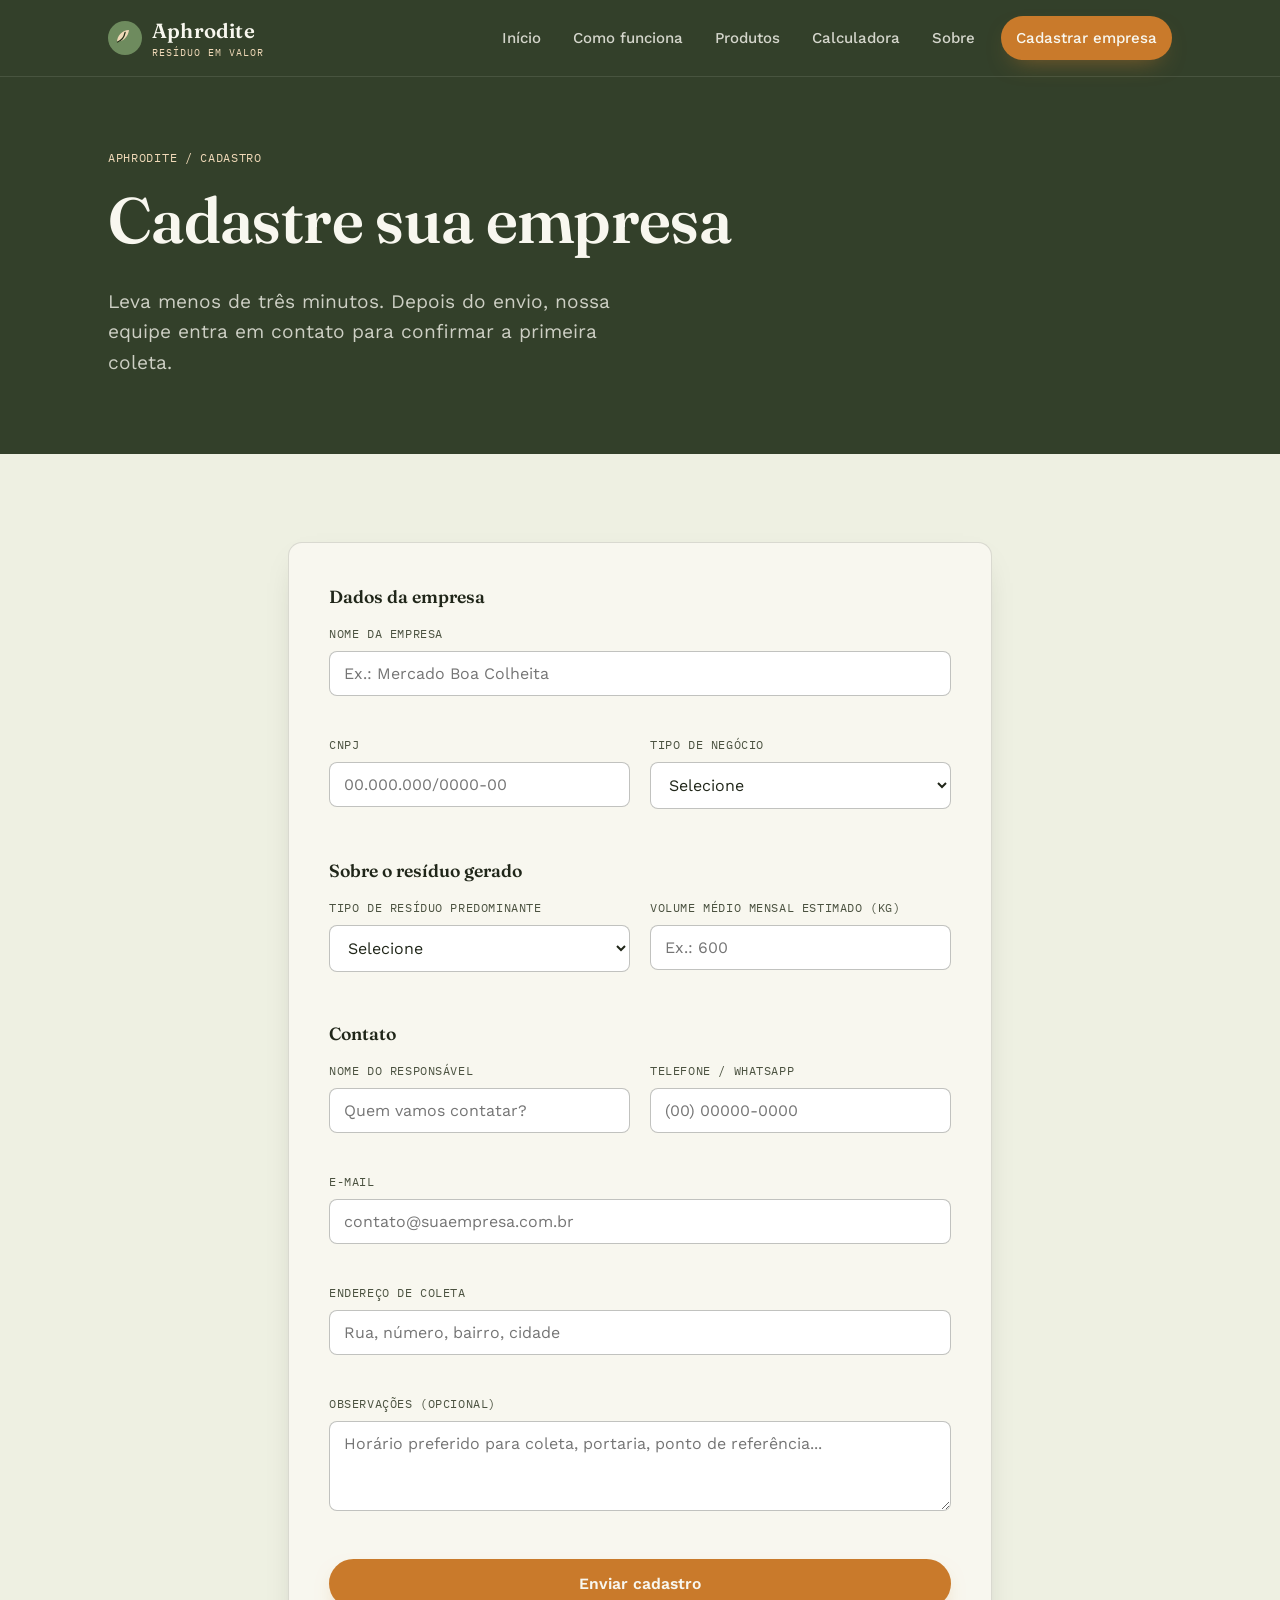
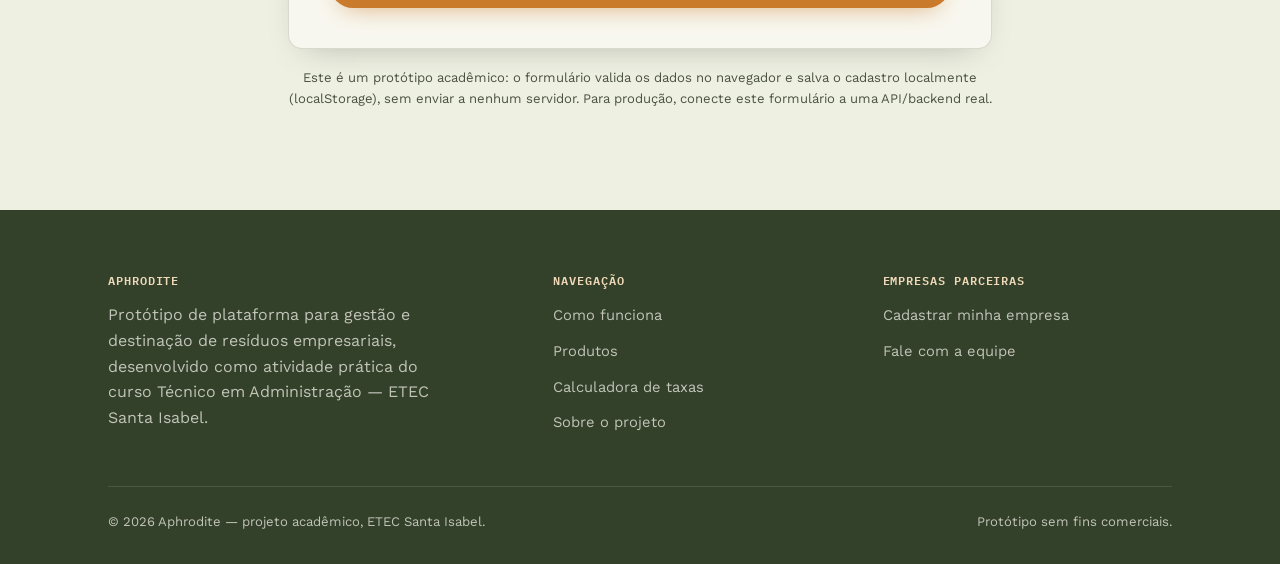
==== cadastro.html @ 7aeb212d "Add files via upload" ====
<!DOCTYPE html>
<html lang="pt-BR">
<head>
<meta charset="UTF-8">
<meta name="viewport" content="width=device-width, initial-scale=1.0">
<title>Cadastrar empresa — Aphrodite</title>
<meta name="description" content="Cadastre sua empresa na Aphrodite e receba uma proposta de coleta e tratamento de resíduos.">
<link rel="stylesheet" href="css/style.css">
</head>
<body>
<a class="skip-link" href="#conteudo">Pular para o conteúdo</a>

<header class="site-header">
  <div class="container">
    <a class="brand" href="index.html">
      <svg class="brand-mark" viewBox="0 0 34 34" fill="none" xmlns="http://www.w3.org/2000/svg" aria-hidden="true">
        <circle cx="17" cy="17" r="17" fill="#6E8B5E"/>
        <path d="M9 21c0-6.5 5.2-11.8 12-12-1 6.8-5.4 11.2-12 12z" fill="#F0D9B8"/>
        <path d="M9.5 21c3.3-1.1 6.6-4.4 7.6-9.6" stroke="#243019" stroke-width="1.3" stroke-linecap="round"/>
      </svg>
      <span>
        <span class="brand-word">Aphrodite</span>
        <span class="brand-tag">Resíduo em valor</span>
      </span>
    </a>
    <button class="menu-toggle" aria-label="Abrir menu" aria-expanded="false">☰</button>
    <nav class="main-nav">
      <a href="index.html">Início</a>
      <a href="como-funciona.html">Como funciona</a>
      <a href="catalogo.html">Produtos</a>
      <a href="calculadora.html">Calculadora</a>
      <a href="sobre.html">Sobre</a>
      <a href="cadastro.html" class="btn btn-primary nav-cta active">Cadastrar empresa</a>
    </nav>
  </div>
</header>

<main id="conteudo">

  <section class="page-hero">
    <div class="container">
      <div class="breadcrumb">Aphrodite / Cadastro</div>
      <h1>Cadastre sua empresa</h1>
      <p class="lede">Leva menos de três minutos. Depois do envio, nossa equipe entra em contato para
        confirmar a primeira coleta.</p>
    </div>
  </section>

  <section>
    <div class="container" style="max-width:760px;">
      <form id="form-cadastro" class="form-card" novalidate>

        <fieldset>
          <legend>Dados da empresa</legend>
          <div class="form-grid">
            <div class="field full">
              <label for="nome-empresa">Nome da empresa</label>
              <input type="text" id="nome-empresa" name="nome-empresa" required placeholder="Ex.: Mercado Boa Colheita">
            </div>
            <div class="field">
              <label for="cnpj">CNPJ</label>
              <input type="text" id="cnpj" name="cnpj" required placeholder="00.000.000/0000-00" inputmode="numeric">
            </div>
            <div class="field">
              <label for="tipo-negocio">Tipo de negócio</label>
              <select id="tipo-negocio" name="tipo-negocio" required>
                <option value="" disabled selected>Selecione</option>
                <option value="mercado">Mercado / supermercado</option>
                <option value="restaurante">Restaurante / food service</option>
                <option value="industria-alimenticia">Indústria alimentícia</option>
                <option value="varejo">Varejo em geral</option>
                <option value="condominio">Condomínio / instituição</option>
                <option value="outro">Outro</option>
              </select>
            </div>
          </div>
        </fieldset>

        <fieldset>
          <legend>Sobre o resíduo gerado</legend>
          <div class="form-grid">
            <div class="field">
              <label for="tipo-residuo">Tipo de resíduo predominante</label>
              <select id="tipo-residuo" name="tipo-residuo" required>
                <option value="" disabled selected>Selecione</option>
                <option value="organico-alimentar">Orgânico alimentar</option>
                <option value="poda-jardinagem">Poda e jardinagem</option>
                <option value="embalagens">Embalagens biodegradáveis</option>
                <option value="agroindustrial">Agroindustrial</option>
                <option value="misto">Misto</option>
              </select>
            </div>
            <div class="field">
              <label for="volume-medio">Volume médio mensal estimado (kg)</label>
              <input type="number" id="volume-medio" name="volume-medio" min="0" required placeholder="Ex.: 600">
            </div>
          </div>
        </fieldset>

        <fieldset>
          <legend>Contato</legend>
          <div class="form-grid">
            <div class="field">
              <label for="responsavel">Nome do responsável</label>
              <input type="text" id="responsavel" name="responsavel" required placeholder="Quem vamos contatar?">
            </div>
            <div class="field">
              <label for="telefone">Telefone / WhatsApp</label>
              <input type="tel" id="telefone" name="telefone" required placeholder="(00) 00000-0000">
            </div>
            <div class="field full">
              <label for="email">E-mail</label>
              <input type="email" id="email" name="email" required placeholder="contato@suaempresa.com.br">
            </div>
            <div class="field full">
              <label for="endereco">Endereço de coleta</label>
              <input type="text" id="endereco" name="endereco" required placeholder="Rua, número, bairro, cidade">
            </div>
            <div class="field full">
              <label for="observacoes">Observações (opcional)</label>
              <textarea id="observacoes" name="observacoes" placeholder="Horário preferido para coleta, portaria, ponto de referência..."></textarea>
            </div>
          </div>
        </fieldset>

        <button type="submit" class="btn btn-primary btn-block">Enviar cadastro</button>
        <div id="cadastro-msg" class="form-msg" role="status"></div>
      </form>

      <p style="font-size:0.82rem; color:var(--ink-soft); text-align:center; margin-top:18px;">
        Este é um protótipo acadêmico: o formulário valida os dados no navegador e salva o cadastro
        localmente (localStorage), sem enviar a nenhum servidor. Para produção, conecte este formulário a
        uma API/backend real.
      </p>
    </div>
  </section>

</main>

<footer class="site-footer">
  <div class="container">
    <div class="footer-grid">
      <div>
        <h4>Aphrodite</h4>
        <p style="max-width:34ch; color:rgba(248,247,239,0.72);">Protótipo de plataforma para gestão e
          destinação de resíduos empresariais, desenvolvido como atividade prática do curso Técnico em
          Administração — ETEC Santa Isabel.</p>
      </div>
      <div>
        <h4>Navegação</h4>
        <ul>
          <li><a href="como-funciona.html">Como funciona</a></li>
          <li><a href="catalogo.html">Produtos</a></li>
          <li><a href="calculadora.html">Calculadora de taxas</a></li>
          <li><a href="sobre.html">Sobre o projeto</a></li>
        </ul>
      </div>
      <div>
        <h4>Empresas parceiras</h4>
        <ul>
          <li><a href="cadastro.html">Cadastrar minha empresa</a></li>
          <li><a href="sobre.html#equipe">Fale com a equipe</a></li>
        </ul>
      </div>
    </div>
    <div class="footer-bottom">
      <span>© 2026 Aphrodite — projeto acadêmico, ETEC Santa Isabel.</span>
      <span>Protótipo sem fins comerciais.</span>
    </div>
  </div>
</footer>

<script src="js/main.js"></script>
</body>
</html>
---- css/style.css ----
/* =========================================================
   APHRODITE — folha de estilos principal
   Identidade: do resíduo ao valor — paleta de terra, composto
   e crescimento. Tipografia serifada de personalidade (Fraunces)
   + grotesca neutra (Work Sans) + monoespaçada para dados (IBM Plex Mono).
   ========================================================= */

@import url('https://fonts.googleapis.com/css2?family=Fraunces:opsz,wght@9..144,400;9..144,500;9..144,600;9..144,700&family=Work+Sans:wght@400;500;600;700&family=IBM+Plex+Mono:wght@400;500;600&display=swap');

:root {
  /* Paleta */
  --bg: #EEF0E2;            /* parchment esverdeado — fundo principal */
  --bg-alt: #E3E7D2;        /* variação para faixas alternadas */
  --paper: #F8F7EF;         /* cartões / superfícies claras */
  --ink: #202619;           /* texto principal, quase preto esverdeado */
  --ink-soft: #4B5240;      /* texto secundário */
  --loam: #33402A;          /* verde-terra escuro — header, rodapé, seções de contraste */
  --loam-2: #445235;
  --moss: #6E8B5E;          /* verde musgo — acentos secundários, sucesso */
  --marigold: #C97A2B;      /* laranja composto/calêndula — CTA principal */
  --marigold-dark: #A6621F;
  --marigold-light: #F0D9B8;
  --line: rgba(32, 38, 25, 0.14);
  --line-strong: rgba(32, 38, 25, 0.28);

  --font-display: 'Fraunces', Georgia, 'Times New Roman', serif;
  --font-body: 'Work Sans', 'Segoe UI', Arial, sans-serif;
  --font-mono: 'IBM Plex Mono', 'Courier New', monospace;

  --radius: 14px;
  --radius-sm: 8px;
  --container: 1120px;
  --shadow: 0 12px 32px -18px rgba(32, 38, 25, 0.35);
}

* { box-sizing: border-box; }
html { scroll-behavior: smooth; }

body {
  margin: 0;
  background: var(--bg);
  color: var(--ink);
  font-family: var(--font-body);
  font-size: 16px;
  line-height: 1.6;
  -webkit-font-smoothing: antialiased;
  overflow-x: hidden;
}

/* Evita que itens de grid/flex "empurrem" a página em telas pequenas —
   por padrão, itens de grid não encolhem abaixo do conteúdo intrínseco. */
.hero .container,
.two-col,
.calc-layout,
.grid {
  min-width: 0;
}
.hero .container > *,
.two-col > *,
.calc-layout > *,
.grid > * {
  min-width: 0;
}

img, svg { display: block; max-width: 100%; }

a { color: inherit; }

h1, h2, h3, h4 {
  font-family: var(--font-display);
  font-weight: 600;
  line-height: 1.08;
  margin: 0 0 0.5em;
  letter-spacing: -0.01em;
}

h1 { font-size: clamp(2.4rem, 5vw, 4.1rem); font-weight: 600; }
h2 { font-size: clamp(1.8rem, 3.2vw, 2.6rem); }
h3 { font-size: 1.3rem; }

p { margin: 0 0 1em; color: var(--ink-soft); }
.lede { font-size: 1.2rem; color: var(--ink-soft); max-width: 46ch; }

.container {
  width: 100%;
  max-width: var(--container);
  margin: 0 auto;
  padding: 0 28px;
}

section { padding: 88px 0; }
section.tight { padding: 56px 0; }

.eyebrow {
  font-family: var(--font-mono);
  text-transform: uppercase;
  letter-spacing: 0.14em;
  font-size: 0.72rem;
  color: var(--marigold-dark);
  font-weight: 600;
  display: inline-flex;
  align-items: center;
  gap: 10px;
  margin-bottom: 14px;
}
.eyebrow::before {
  content: "";
  width: 20px;
  height: 2px;
  background: var(--marigold);
  display: inline-block;
}

/* ---------- Botões ---------- */
.btn {
  display: inline-flex;
  align-items: center;
  justify-content: center;
  gap: 8px;
  font-family: var(--font-body);
  font-weight: 600;
  font-size: 0.98rem;
  padding: 14px 26px;
  border-radius: 999px;
  border: 1.5px solid transparent;
  cursor: pointer;
  text-decoration: none;
  transition: transform 0.15s ease, box-shadow 0.15s ease, background 0.15s ease, color 0.15s ease;
}
.btn:focus-visible {
  outline: 3px solid var(--marigold-dark);
  outline-offset: 2px;
}
.btn-primary {
  background: var(--marigold);
  color: var(--paper);
  box-shadow: 0 10px 24px -12px rgba(201, 122, 43, 0.65);
}
.btn-primary:hover { background: var(--marigold-dark); transform: translateY(-1px); }

.btn-ghost {
  background: transparent;
  color: var(--paper);
  border-color: rgba(248, 247, 239, 0.4);
}
.btn-ghost:hover { border-color: var(--paper); }

.btn-outline {
  background: transparent;
  color: var(--ink);
  border-color: var(--line-strong);
}
.btn-outline:hover { border-color: var(--ink); }

.btn-block { width: 100%; }
.btn[disabled] { opacity: 0.55; cursor: not-allowed; transform: none !important; }

/* ---------- Header ---------- */
.site-header {
  position: sticky;
  top: 0;
  z-index: 40;
  background: var(--loam);
  color: var(--paper);
  border-bottom: 1px solid rgba(248, 247, 239, 0.1);
}
.site-header .container {
  display: flex;
  align-items: center;
  justify-content: space-between;
  height: 76px;
}
.brand {
  display: flex;
  align-items: center;
  gap: 10px;
  text-decoration: none;
  color: var(--paper);
}
.brand-mark {
  width: 34px; height: 34px;
  flex-shrink: 0;
}
.brand-word {
  font-family: var(--font-display);
  font-size: 1.28rem;
  font-weight: 600;
  letter-spacing: 0.01em;
}
.brand-tag {
  font-family: var(--font-mono);
  font-size: 0.62rem;
  letter-spacing: 0.1em;
  text-transform: uppercase;
  color: var(--marigold-light);
  display: block;
  margin-top: -2px;
}

nav.main-nav {
  display: flex;
  align-items: center;
  gap: 4px;
}
nav.main-nav a {
  text-decoration: none;
  color: rgba(248, 247, 239, 0.82);
  font-size: 0.94rem;
  font-weight: 500;
  padding: 9px 14px;
  border-radius: 999px;
  transition: background 0.15s ease, color 0.15s ease;
}
nav.main-nav a:hover { background: rgba(248, 247, 239, 0.1); color: var(--paper); }
nav.main-nav a.active { background: var(--marigold); color: var(--paper); }

.nav-cta { margin-left: 8px; }

.menu-toggle {
  display: none;
  background: none;
  border: none;
  color: var(--paper);
  font-size: 1.5rem;
  cursor: pointer;
}

@media (max-width: 880px) {
  nav.main-nav { position: fixed; top: 76px; left: 0; right: 0; background: var(--loam);
    flex-direction: column; align-items: stretch; padding: 8px 20px 20px; gap: 2px;
    border-bottom: 1px solid rgba(248,247,239,0.12); transform: translateY(-8px); opacity: 0;
    pointer-events: none; transition: all 0.18s ease; }
  nav.main-nav.open { transform: translateY(0); opacity: 1; pointer-events: auto; }
  nav.main-nav a { padding: 12px 10px; }
  .nav-cta { margin-left: 0; margin-top: 6px; }
  .menu-toggle { display: block; }
}

/* ---------- Hero ---------- */
.hero {
  background: var(--loam);
  color: var(--paper);
  position: relative;
  overflow: hidden;
  padding: 96px 0 0;
}
.hero .container {
  display: grid;
  grid-template-columns: 1.1fr 0.9fr;
  gap: 48px;
  align-items: center;
  padding-bottom: 64px;
}
.hero h1 { color: var(--paper); }
.hero h1 em {
  font-style: normal;
  color: var(--marigold-light);
}
.hero .lede { color: rgba(248, 247, 239, 0.78); }
.hero-actions { display: flex; gap: 14px; flex-wrap: wrap; margin-top: 30px; }

.hero-stats {
  display: flex;
  gap: 28px;
  margin-top: 48px;
  padding-top: 28px;
  border-top: 1px solid rgba(248, 247, 239, 0.16);
  flex-wrap: wrap;
}
.hero-stats div strong {
  font-family: var(--font-display);
  font-size: 1.9rem;
  display: block;
  color: var(--paper);
}
.hero-stats div span {
  font-family: var(--font-mono);
  font-size: 0.72rem;
  text-transform: uppercase;
  letter-spacing: 0.06em;
  color: rgba(248, 247, 239, 0.65);
}

@media (max-width: 880px) {
  .hero .container { grid-template-columns: 1fr; }
}

/* ---------- Ciclo Aphrodite (elemento-assinatura) ---------- */
.cycle-wrap { display: flex; align-items: center; justify-content: center; }
.cycle {
  position: relative;
  width: min(420px, 100%);
  aspect-ratio: 1 / 1;
}
.cycle svg { width: 100%; height: 100%; }
.cycle-orbit-dot {
  transform-origin: 210px 210px;
  animation: orbit 14s linear infinite;
}
@keyframes orbit {
  from { transform: rotate(0deg); }
  to { transform: rotate(360deg); }
}
.cycle-node-label {
  font-family: var(--font-mono);
  font-size: 10.5px;
  fill: var(--paper);
  letter-spacing: 0.04em;
}
.cycle-node-num {
  font-family: var(--font-mono);
  font-size: 9px;
  fill: var(--marigold-light);
}
@media (prefers-reduced-motion: reduce) {
  .cycle-orbit-dot { animation: none; }
}

/* ---------- Seções gerais ---------- */
.section-head {
  max-width: 640px;
  margin: 0 auto 48px;
  text-align: left;
}
.section-head.center { text-align: center; margin-left: auto; margin-right: auto; }

.grid {
  display: grid;
  gap: 24px;
}
.grid-3 { grid-template-columns: repeat(3, 1fr); }
.grid-2 { grid-template-columns: repeat(2, 1fr); }
@media (max-width: 880px) {
  .grid-3, .grid-2 { grid-template-columns: 1fr; }
}

.card {
  background: var(--paper);
  border: 1px solid var(--line);
  border-radius: var(--radius);
  padding: 30px;
}
.card-step {
  position: relative;
  padding-top: 44px;
}
.card-step .num {
  font-family: var(--font-mono);
  font-size: 0.78rem;
  color: var(--marigold-dark);
  position: absolute;
  top: 26px;
  left: 30px;
  letter-spacing: 0.05em;
}
.card-step h3 { margin-top: 18px; }

.icon-tile {
  width: 52px; height: 52px;
  border-radius: 12px;
  background: var(--bg-alt);
  display: flex; align-items: center; justify-content: center;
  margin-bottom: 18px;
}
.icon-tile svg { width: 26px; height: 26px; }

/* ---------- Alternating band ---------- */
.band-alt { background: var(--bg-alt); }
.band-paper { background: var(--paper); border-top: 1px solid var(--line); border-bottom: 1px solid var(--line); }
.band-loam { background: var(--loam); color: var(--paper); }
.band-loam h2, .band-loam h3 { color: var(--paper); }
.band-loam p { color: rgba(248,247,239,0.75); }

/* ---------- Tabela de resíduos ---------- */
.waste-table {
  width: 100%;
  border-collapse: collapse;
  background: var(--paper);
  border-radius: var(--radius);
  overflow: hidden;
  border: 1px solid var(--line);
}
.waste-table th, .waste-table td {
  text-align: left;
  padding: 14px 18px;
  border-bottom: 1px solid var(--line);
  font-size: 0.94rem;
}
.waste-table th {
  font-family: var(--font-mono);
  text-transform: uppercase;
  font-size: 0.72rem;
  letter-spacing: 0.06em;
  color: var(--ink-soft);
  background: var(--bg-alt);
}
.waste-table tr:last-child td { border-bottom: none; }
.tag {
  display: inline-block;
  font-family: var(--font-mono);
  font-size: 0.68rem;
  text-transform: uppercase;
  letter-spacing: 0.04em;
  padding: 4px 9px;
  border-radius: 999px;
}
.tag-ok { background: rgba(110, 139, 94, 0.16); color: #3E5A34; }
.tag-no { background: rgba(179, 70, 51, 0.14); color: #A6421F; }

/* ---------- Produtos (catálogo) ---------- */
.product-card {
  background: var(--paper);
  border: 1px solid var(--line);
  border-radius: var(--radius);
  overflow: hidden;
  display: flex;
  flex-direction: column;
}
.product-visual {
  aspect-ratio: 4 / 3;
  background: var(--bg-alt);
  display: flex; align-items: center; justify-content: center;
  padding: 30px;
}
.product-visual svg { width: 100%; height: 100%; }
.product-body { padding: 24px 26px 28px; flex: 1; display: flex; flex-direction: column; }
.product-price {
  margin-top: auto;
  font-family: var(--font-mono);
  font-size: 0.85rem;
  color: var(--marigold-dark);
  padding-top: 14px;
  border-top: 1px dashed var(--line-strong);
}
.product-price strong { font-size: 1.15rem; color: var(--ink); }

/* ---------- Formulários ---------- */
.form-card {
  background: var(--paper);
  border: 1px solid var(--line);
  border-radius: var(--radius);
  padding: 40px;
  box-shadow: var(--shadow);
}
.form-grid { display: grid; grid-template-columns: 1fr 1fr; gap: 20px; }
@media (max-width: 700px) { .form-grid { grid-template-columns: 1fr; } }
.field { margin-bottom: 20px; display: flex; flex-direction: column; gap: 7px; }
.field.full { grid-column: 1 / -1; }
.field label {
  font-family: var(--font-mono);
  font-size: 0.74rem;
  text-transform: uppercase;
  letter-spacing: 0.05em;
  color: var(--ink-soft);
}
.field .hint { font-size: 0.8rem; color: var(--ink-soft); margin-top: -2px; }
input, select, textarea {
  font-family: var(--font-body);
  font-size: 1rem;
  padding: 12px 14px;
  border-radius: var(--radius-sm);
  border: 1.5px solid var(--line-strong);
  background: #fff;
  color: var(--ink);
  width: 100%;
}
input:focus, select:focus, textarea:focus {
  outline: none;
  border-color: var(--marigold);
  box-shadow: 0 0 0 3px rgba(201, 122, 43, 0.18);
}
textarea { resize: vertical; min-height: 90px; }
fieldset { border: none; padding: 0; margin: 0 0 28px; }
legend {
  font-family: var(--font-display);
  font-size: 1.1rem;
  font-weight: 600;
  padding: 0 0 14px;
}

.form-msg {
  margin-top: 18px;
  padding: 16px 18px;
  border-radius: var(--radius-sm);
  font-size: 0.94rem;
  display: none;
}
.form-msg.show { display: block; }
.form-msg.success { background: rgba(110, 139, 94, 0.15); color: #33502A; border: 1px solid rgba(110,139,94,0.4); }
.form-msg.error { background: rgba(179, 70, 51, 0.12); color: #A6421F; border: 1px solid rgba(179,70,51,0.35); }

/* ---------- Calculadora ---------- */
.calc-layout {
  display: grid;
  grid-template-columns: 1fr 1fr;
  gap: 32px;
  align-items: start;
}
@media (max-width: 880px) { .calc-layout { grid-template-columns: 1fr; } }

.result-card {
  background: var(--loam);
  color: var(--paper);
  border-radius: var(--radius);
  padding: 34px;
  position: sticky;
  top: 96px;
}
.result-card h3 { color: var(--paper); }
.result-line {
  display: flex;
  justify-content: space-between;
  align-items: baseline;
  padding: 13px 0;
  border-bottom: 1px solid rgba(248,247,239,0.14);
  font-size: 0.95rem;
}
.result-line span:first-child { color: rgba(248,247,239,0.7); }
.result-line span:last-child { font-family: var(--font-mono); }
.result-total {
  margin-top: 8px;
  padding-top: 20px;
  display: flex;
  justify-content: space-between;
  align-items: baseline;
}
.result-total .label { font-family: var(--font-mono); font-size: 0.78rem; text-transform: uppercase; letter-spacing: 0.06em; color: var(--marigold-light); }
.result-total .value { font-family: var(--font-display); font-size: 2.3rem; color: var(--paper); }
.result-note { font-size: 0.82rem; color: rgba(248,247,239,0.6); margin-top: 18px; }

/* ---------- Footer ---------- */
.site-footer {
  background: var(--loam);
  color: rgba(248,247,239,0.72);
  padding: 64px 0 32px;
}
.footer-grid {
  display: grid;
  grid-template-columns: 1.4fr 1fr 1fr;
  gap: 40px;
  padding-bottom: 40px;
  border-bottom: 1px solid rgba(248,247,239,0.12);
}
@media (max-width: 700px) { .footer-grid { grid-template-columns: 1fr; } }
.footer-grid h4 {
  font-family: var(--font-mono);
  text-transform: uppercase;
  font-size: 0.72rem;
  letter-spacing: 0.08em;
  color: var(--marigold-light);
  margin-bottom: 16px;
}
.footer-grid ul { list-style: none; padding: 0; margin: 0; display: flex; flex-direction: column; gap: 10px; }
.footer-grid a { text-decoration: none; color: rgba(248,247,239,0.72); font-size: 0.92rem; }
.footer-grid a:hover { color: var(--paper); }
.footer-bottom {
  display: flex; justify-content: space-between; align-items: center;
  padding-top: 24px; font-size: 0.82rem; flex-wrap: wrap; gap: 10px;
}

/* ---------- Página interna genérica ---------- */
.page-hero {
  background: var(--loam);
  color: var(--paper);
  padding: 72px 0 56px;
}
.page-hero h1 { color: var(--paper); }
.page-hero .lede { color: rgba(248,247,239,0.78); }

.breadcrumb {
  font-family: var(--font-mono);
  font-size: 0.72rem;
  text-transform: uppercase;
  letter-spacing: 0.06em;
  color: var(--marigold-light);
  margin-bottom: 18px;
}

.two-col {
  display: grid;
  grid-template-columns: 1fr 1fr;
  gap: 48px;
  align-items: center;
}
@media (max-width: 880px) { .two-col { grid-template-columns: 1fr; } }

.list-check { list-style: none; padding: 0; margin: 0; display: flex; flex-direction: column; gap: 14px; }
.list-check li { display: flex; gap: 12px; align-items: flex-start; color: var(--ink-soft); }
.list-check svg { flex-shrink: 0; margin-top: 3px; }

.team-card { text-align: left; }
.team-card .role {
  font-family: var(--font-mono);
  font-size: 0.72rem;
  text-transform: uppercase;
  letter-spacing: 0.05em;
  color: var(--marigold-dark);
  margin-bottom: 4px;
  display: block;
}

.cta-band {
  background: var(--marigold);
  color: var(--paper);
  border-radius: 20px;
  padding: 56px;
  text-align: center;
}
.cta-band h2 { color: var(--paper); }
.cta-band p { color: rgba(248,247,239,0.9); margin: 0 auto 26px; max-width: 50ch; }
.cta-band .btn-ghost { border-color: rgba(248,247,239,0.55); }
.cta-band .btn-outline { background: var(--paper); color: var(--marigold-dark); border-color: var(--paper); }
.cta-band .btn-outline:hover { background: var(--marigold-light); }

.skip-link {
  position: absolute; left: -999px; top: 0;
  background: var(--marigold); color: #fff; padding: 12px 18px; z-index: 100;
}
.skip-link:focus { left: 12px; top: 12px; }
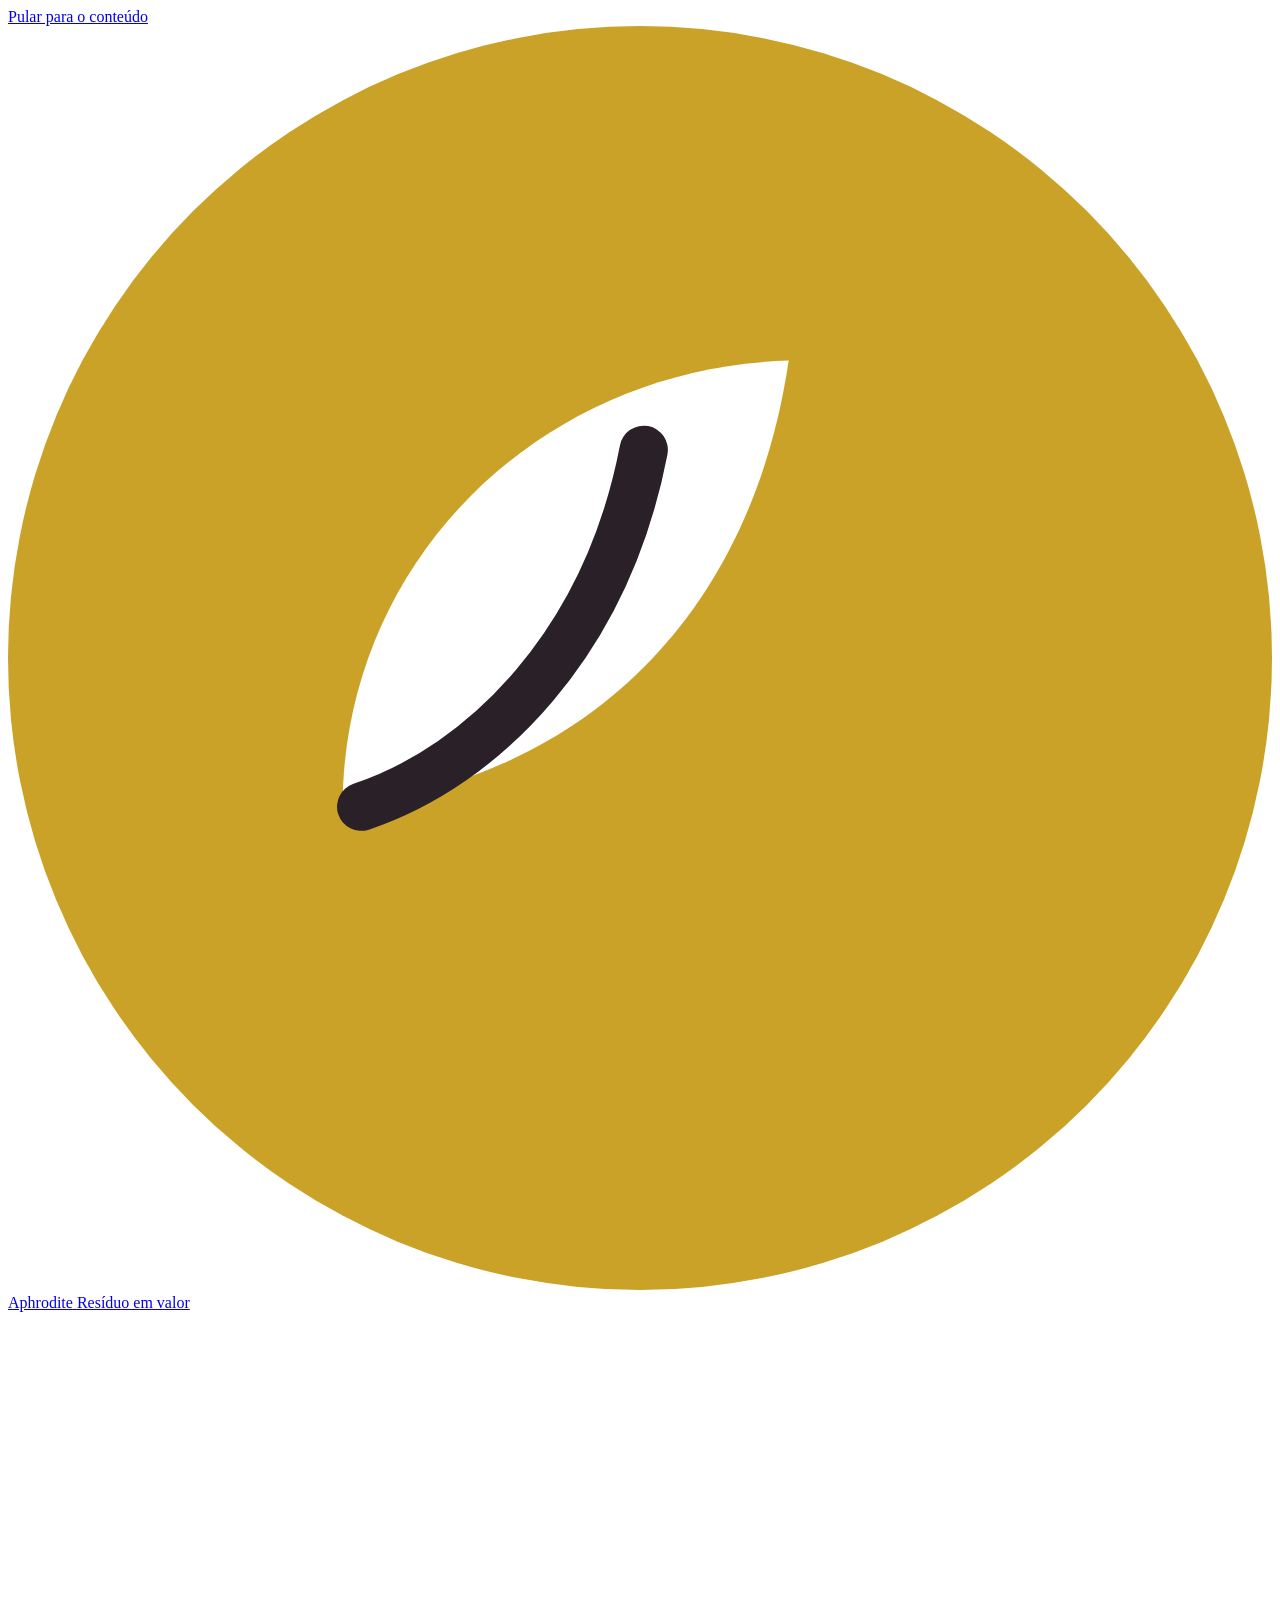
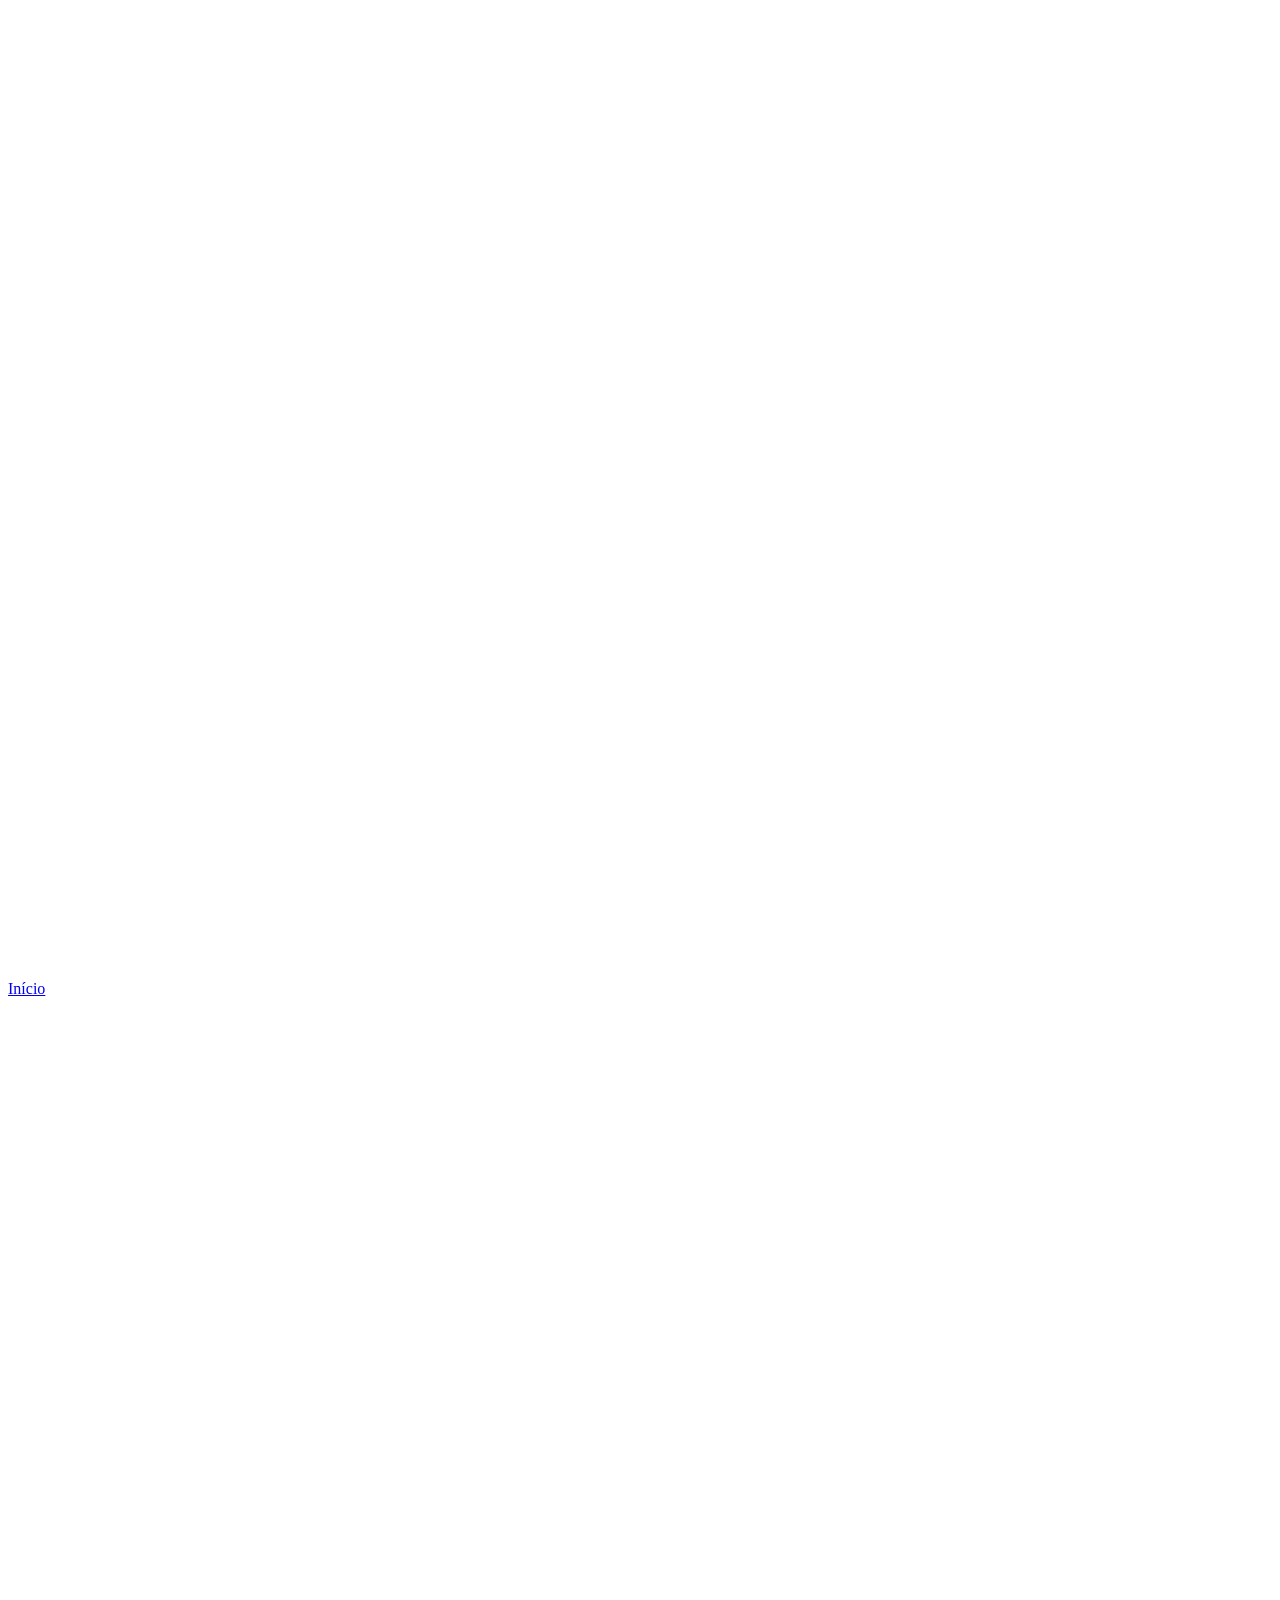
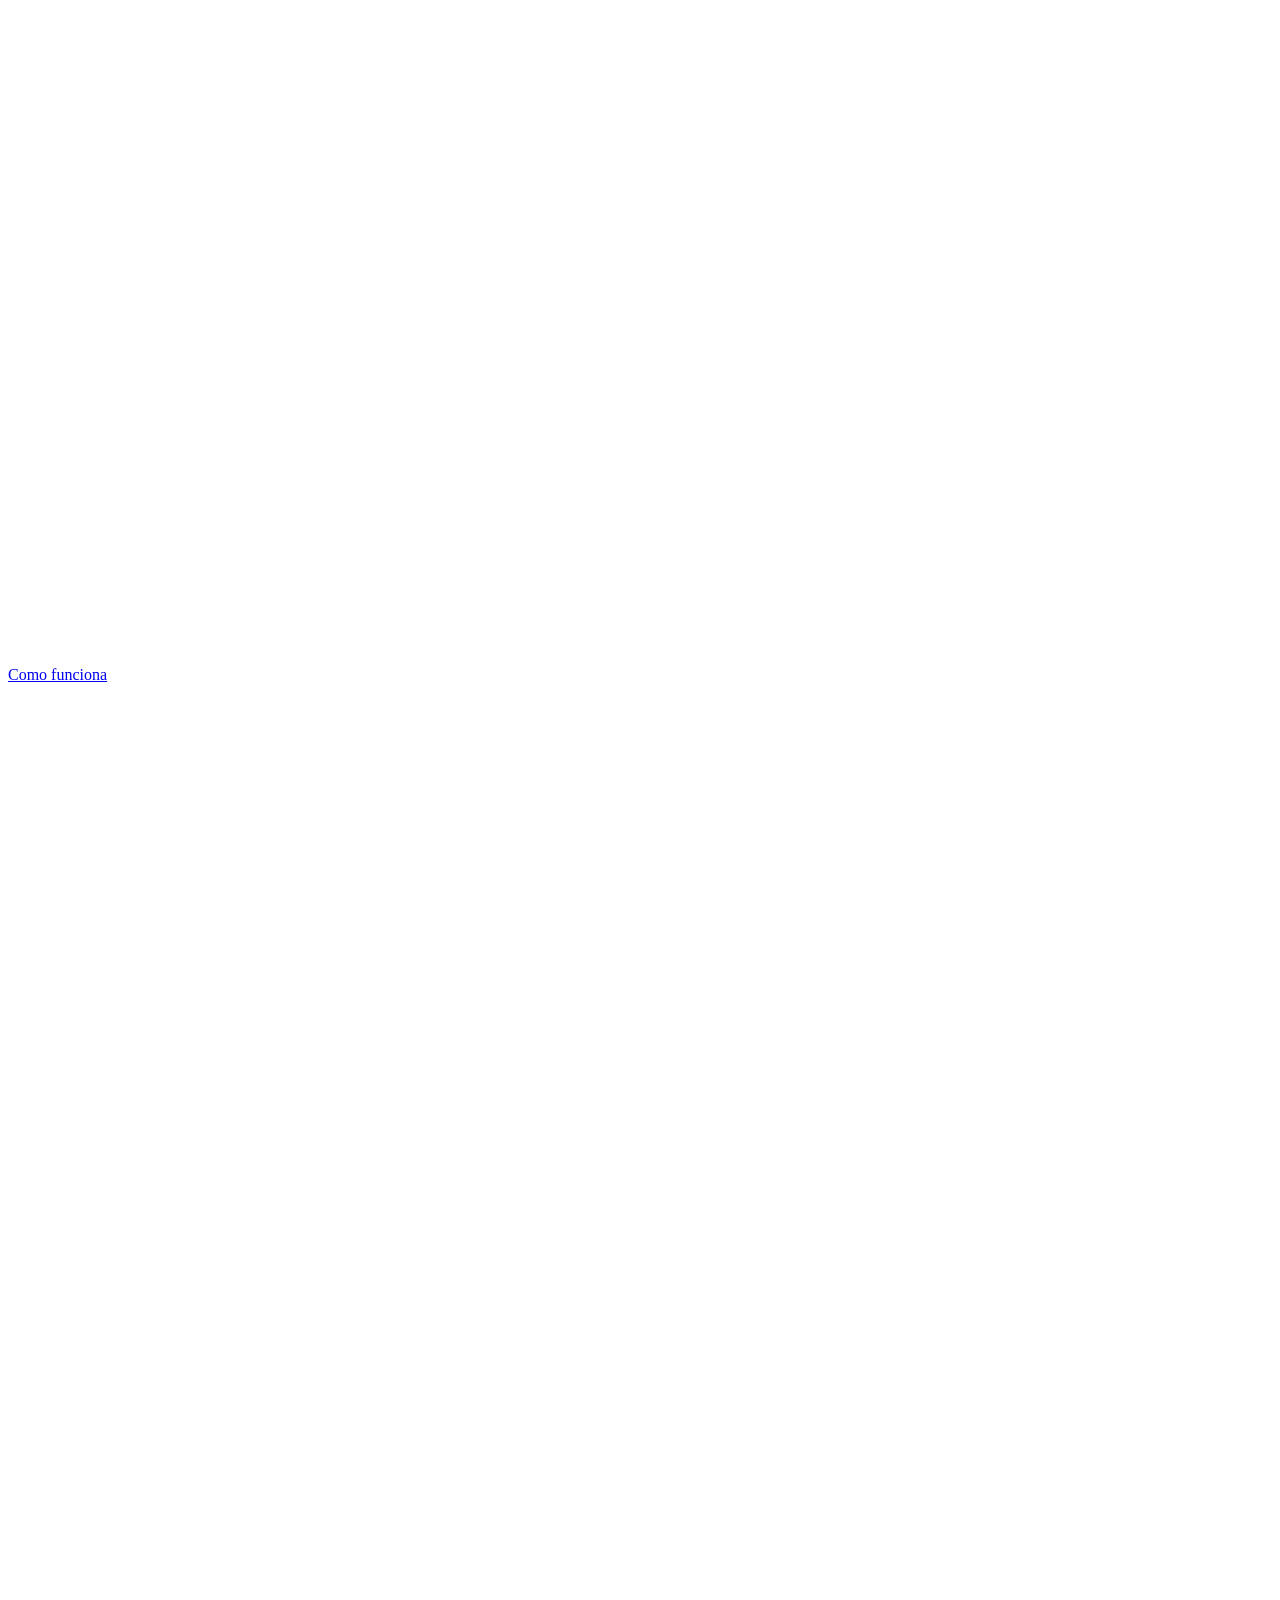
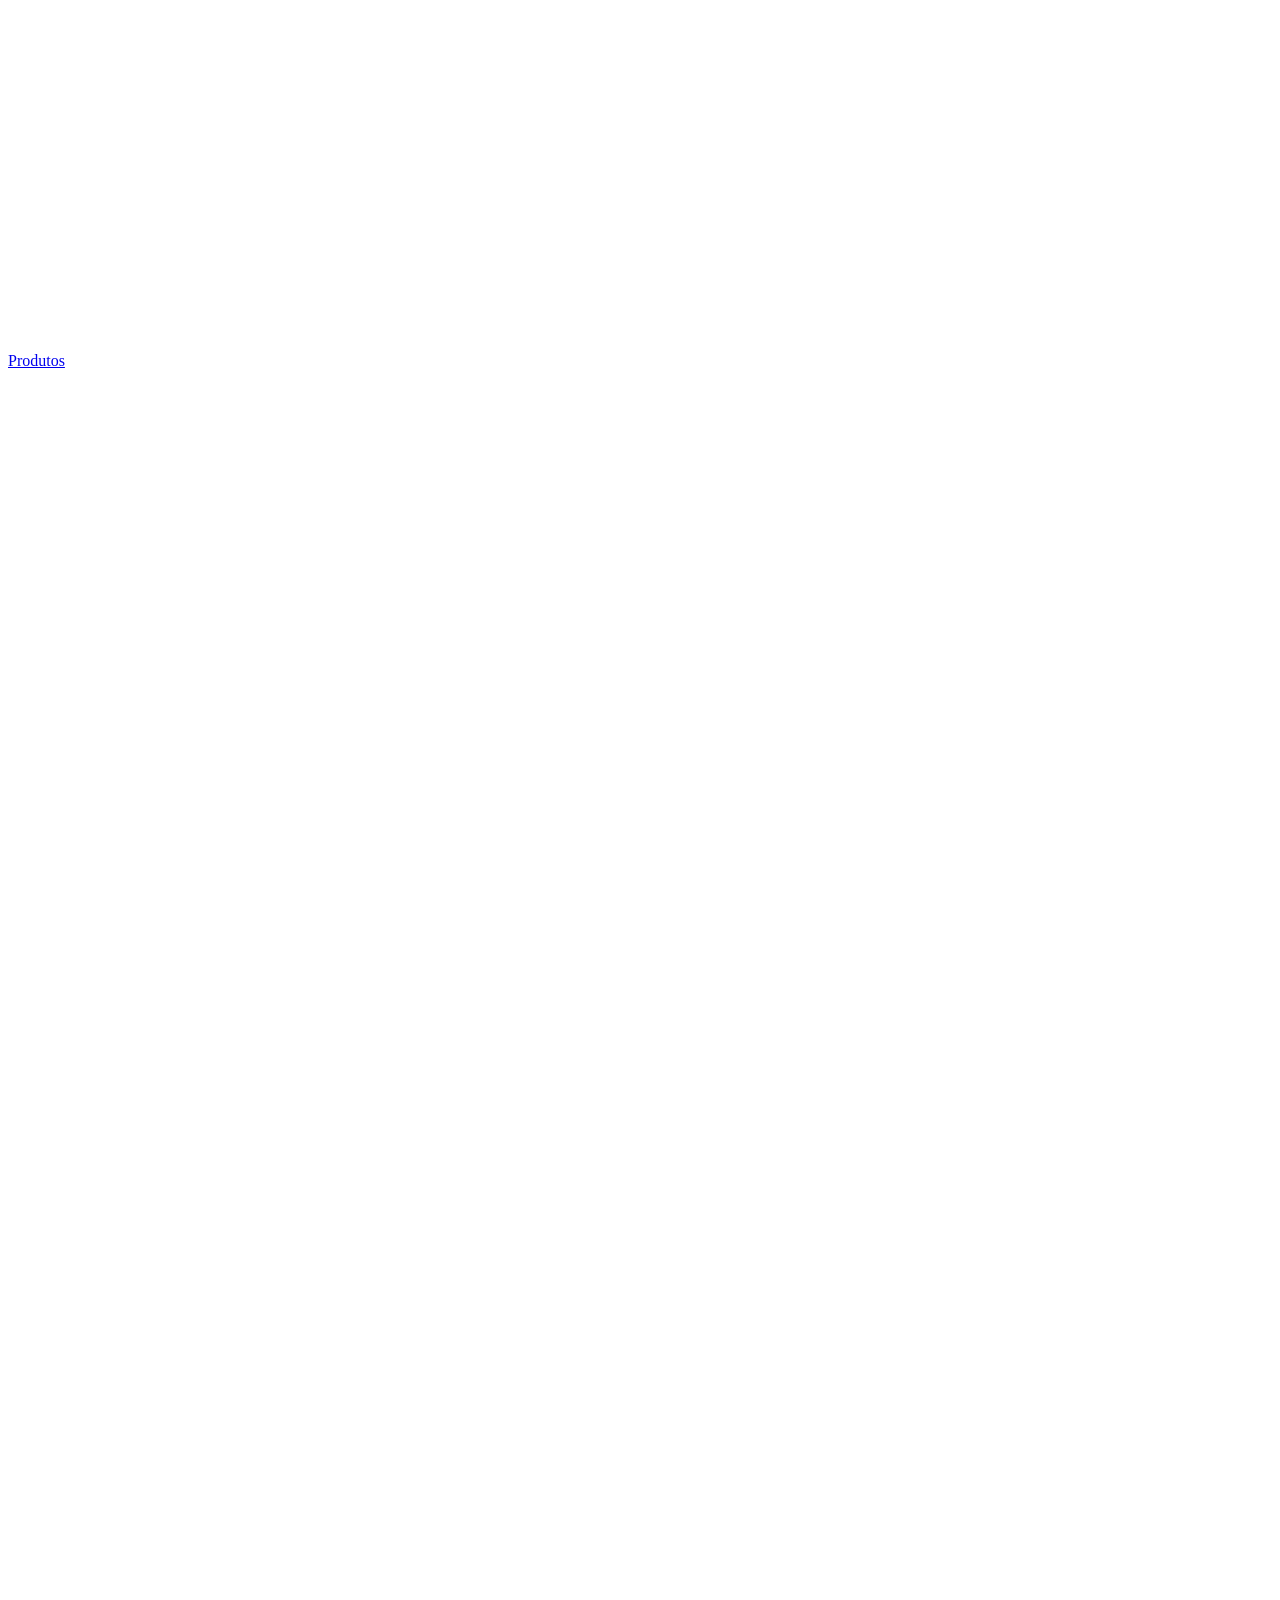
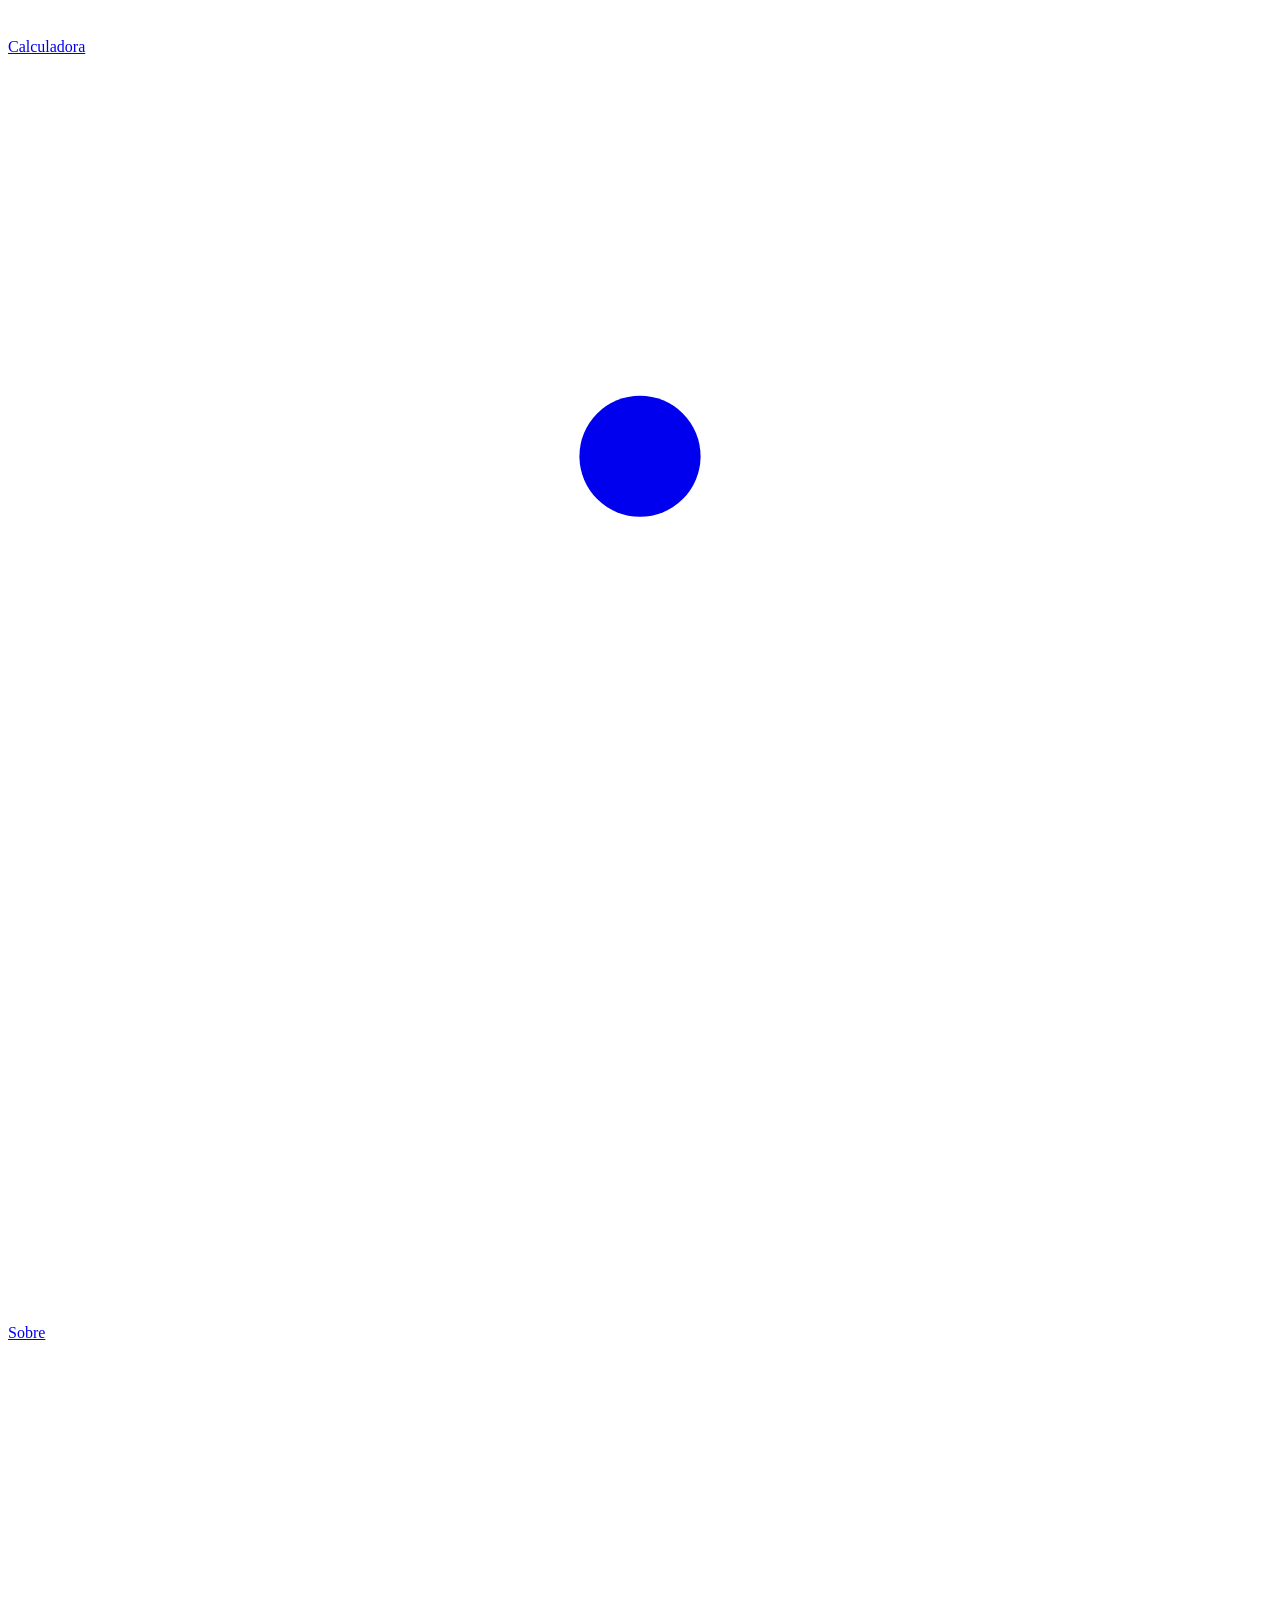
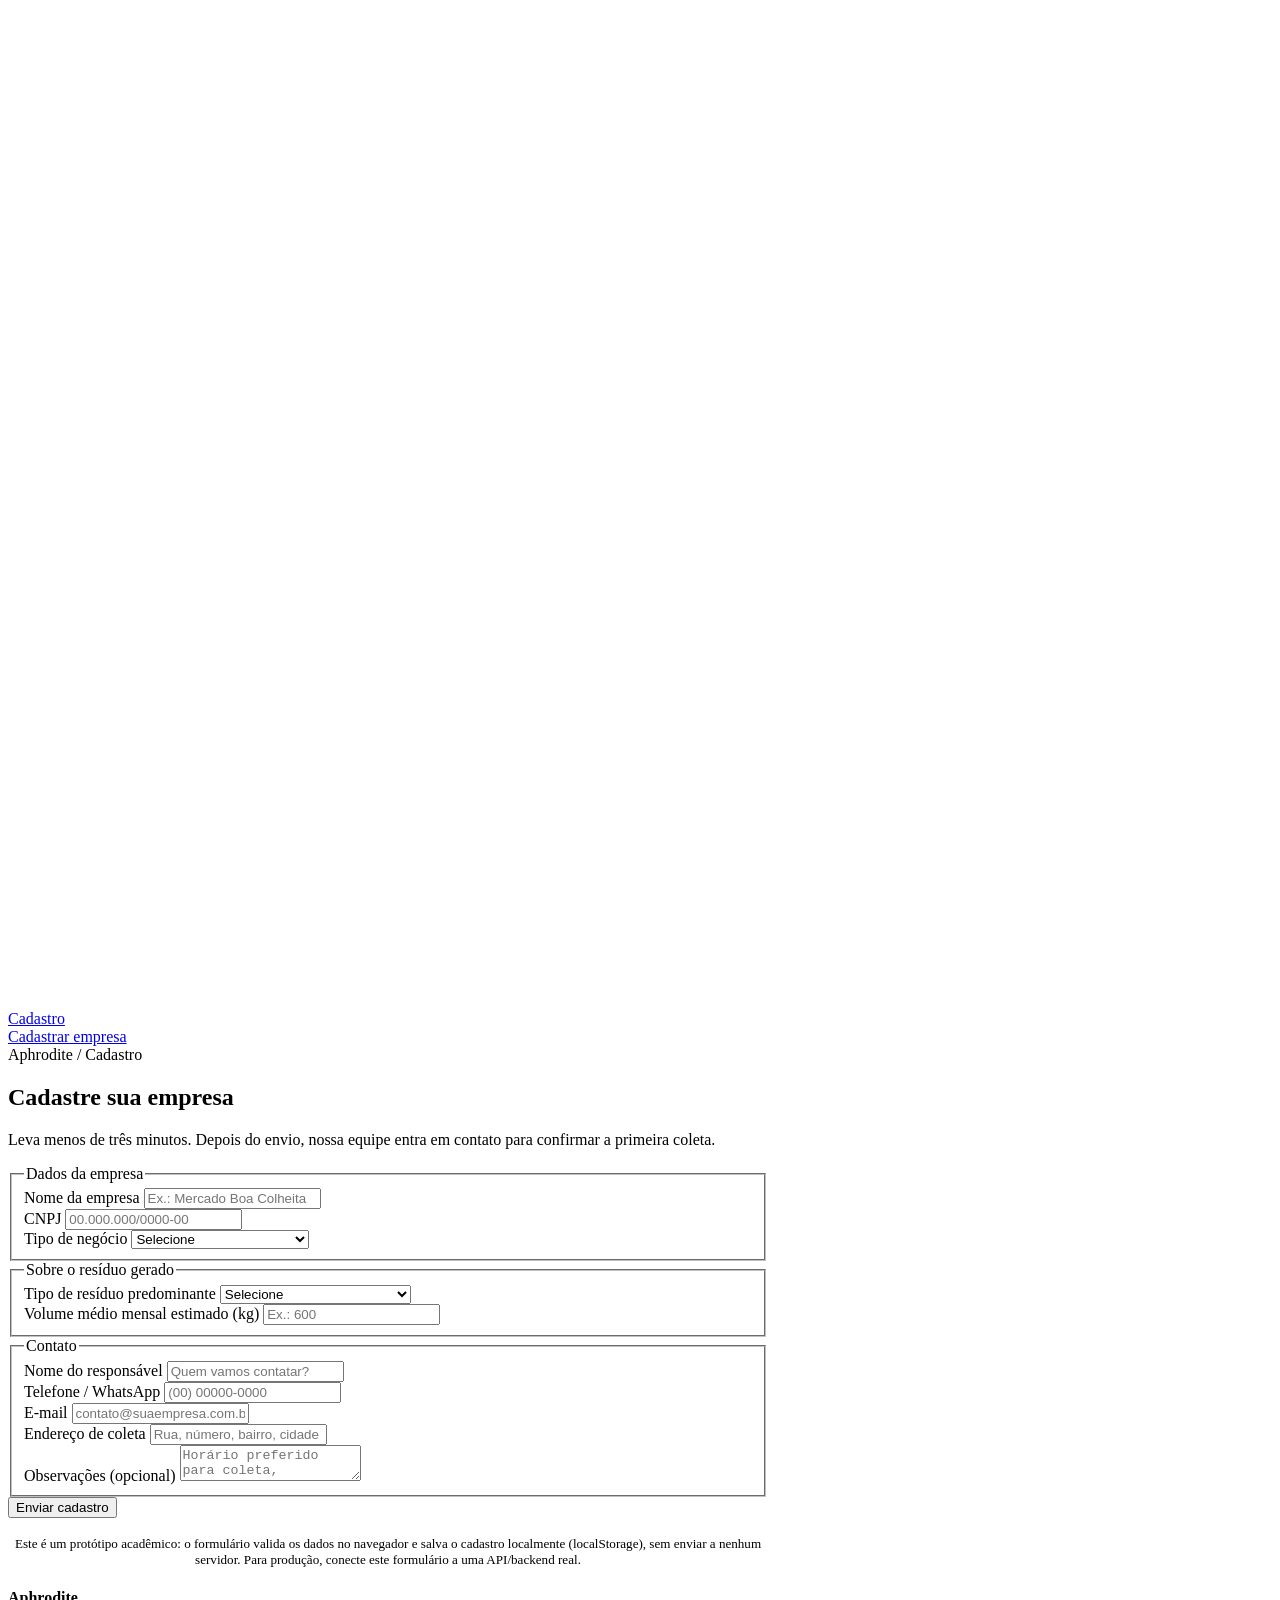
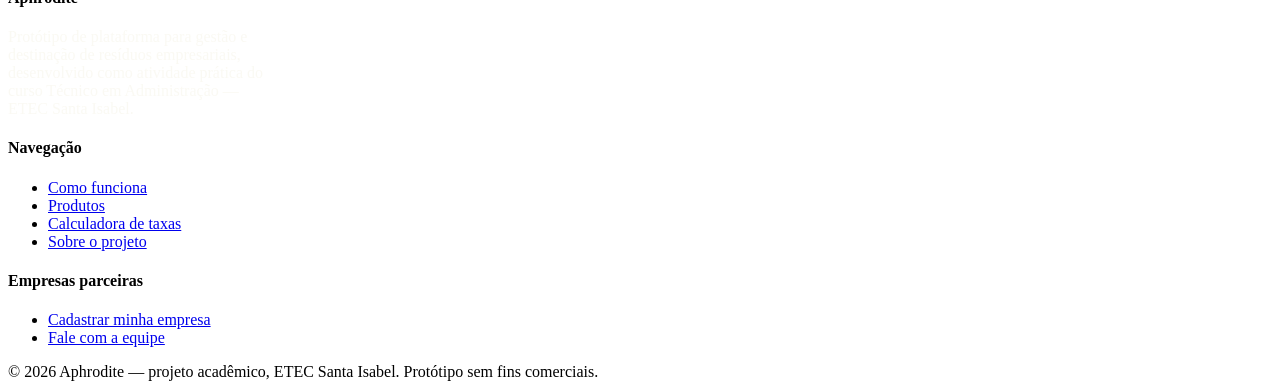
==== commit 0dea43a5: "Add files via upload" ====
--- a/cadastro.html
+++ b/cadastro.html
@@ -14,24 +14,43 @@
   <div class="container">
     <a class="brand" href="index.html">
       <svg class="brand-mark" viewBox="0 0 34 34" fill="none" xmlns="http://www.w3.org/2000/svg" aria-hidden="true">
-        <circle cx="17" cy="17" r="17" fill="#6E8B5E"/>
-        <path d="M9 21c0-6.5 5.2-11.8 12-12-1 6.8-5.4 11.2-12 12z" fill="#F0D9B8"/>
-        <path d="M9.5 21c3.3-1.1 6.6-4.4 7.6-9.6" stroke="#243019" stroke-width="1.3" stroke-linecap="round"/>
+        <circle cx="17" cy="17" r="17" fill="#C9A227"/>
+        <path d="M9 21c0-6.5 5.2-11.8 12-12-1 6.8-5.4 11.2-12 12z" fill="#FFFFFF"/>
+        <path d="M9.5 21c3.3-1.1 6.6-4.4 7.6-9.6" stroke="#2A2027" stroke-width="1.3" stroke-linecap="round"/>
       </svg>
       <span>
         <span class="brand-word">Aphrodite</span>
         <span class="brand-tag">Resíduo em valor</span>
       </span>
     </a>
-    <button class="menu-toggle" aria-label="Abrir menu" aria-expanded="false">☰</button>
-    <nav class="main-nav">
-      <a href="index.html">Início</a>
-      <a href="como-funciona.html">Como funciona</a>
-      <a href="catalogo.html">Produtos</a>
-      <a href="calculadora.html">Calculadora</a>
-      <a href="sobre.html">Sobre</a>
-      <a href="cadastro.html" class="btn btn-primary nav-cta active">Cadastrar empresa</a>
+    <nav class="dock-nav" aria-label="Navegação principal">
+      <span class="dock-indicator" aria-hidden="true"></span>
+      <a href="index.html" class="dock-item" title="Início">
+        <span class="dock-icon"><svg viewBox="0 0 24 24" fill="none" stroke-linecap="round" stroke-linejoin="round"><path d="M3.5 11.5 12 4l8.5 7.5" stroke-width="1.8"/><path d="M5.5 10v9a1 1 0 0 0 1 1H9.5v-6h5v6h3a1 1 0 0 0 1-1v-9" stroke-width="1.8"/></svg></span>
+        <span class="dock-text">Início</span>
+      </a>
+      <a href="como-funciona.html" class="dock-item" title="Como funciona">
+        <span class="dock-icon"><svg viewBox="0 0 24 24" fill="none" stroke-linecap="round" stroke-linejoin="round"><path d="M4 6h9a3.5 3.5 0 0 1 0 7H9a3.5 3.5 0 0 0 0 7h11" stroke-width="1.8"/></svg></span>
+        <span class="dock-text">Como funciona</span>
+      </a>
+      <a href="catalogo.html" class="dock-item" title="Produtos">
+        <span class="dock-icon"><svg viewBox="0 0 24 24" fill="none" stroke-linecap="round" stroke-linejoin="round"><path d="M9.5 2.5h5" stroke-width="1.8"/><path d="M10.2 2.5v6.2L4.8 18a2 2 0 0 0 1.7 3h11a2 2 0 0 0 1.7-3l-5.4-9.3V2.5" stroke-width="1.8"/><path d="M7.5 15h9" stroke-width="1.8"/></svg></span>
+        <span class="dock-text">Produtos</span>
+      </a>
+      <a href="calculadora.html" class="dock-item" title="Calculadora">
+        <span class="dock-icon"><svg viewBox="0 0 24 24" fill="none" stroke-linecap="round" stroke-linejoin="round"><rect x="4.5" y="2.5" width="15" height="19" rx="2.2" stroke-width="1.8"/><path d="M8 6.5h8" stroke-width="1.8"/><path d="M7.5 11.5h1.6M11.2 11.5h1.6M14.9 11.5h1.6M7.5 15.2h1.6M11.2 15.2h1.6M14.9 15.2h1.6M7.5 18.9h1.6M11.2 18.9h1.6" stroke-width="1.8"/></svg></span>
+        <span class="dock-text">Calculadora</span>
+      </a>
+      <a href="sobre.html" class="dock-item" title="Sobre">
+        <span class="dock-icon"><svg viewBox="0 0 24 24" fill="none" stroke-linecap="round" stroke-linejoin="round"><circle cx="12" cy="12" r="9" stroke-width="1.8"/><path d="M12 11v5.5" stroke-width="1.8"/><circle cx="12" cy="7.6" r="1.15" fill="currentColor" stroke="none"/></svg></span>
+        <span class="dock-text">Sobre</span>
+      </a>
+      <a href="cadastro.html" class="dock-item active" title="Cadastro">
+        <span class="dock-icon"><svg viewBox="0 0 24 24" fill="none" stroke-linecap="round" stroke-linejoin="round"><path d="M9 4h6a1 1 0 0 1 1 1v1H8V5a1 1 0 0 1 1-1z" stroke-width="1.8"/><rect x="5.5" y="4.5" width="13" height="17" rx="2" stroke-width="1.8"/><path d="M12 11.5v6M9 14.5h6" stroke-width="1.8"/></svg></span>
+        <span class="dock-text">Cadastro</span>
+      </a>
     </nav>
+    <a href="cadastro.html" class="btn btn-primary nav-cta">Cadastrar empresa</a>
   </div>
 </header>
 
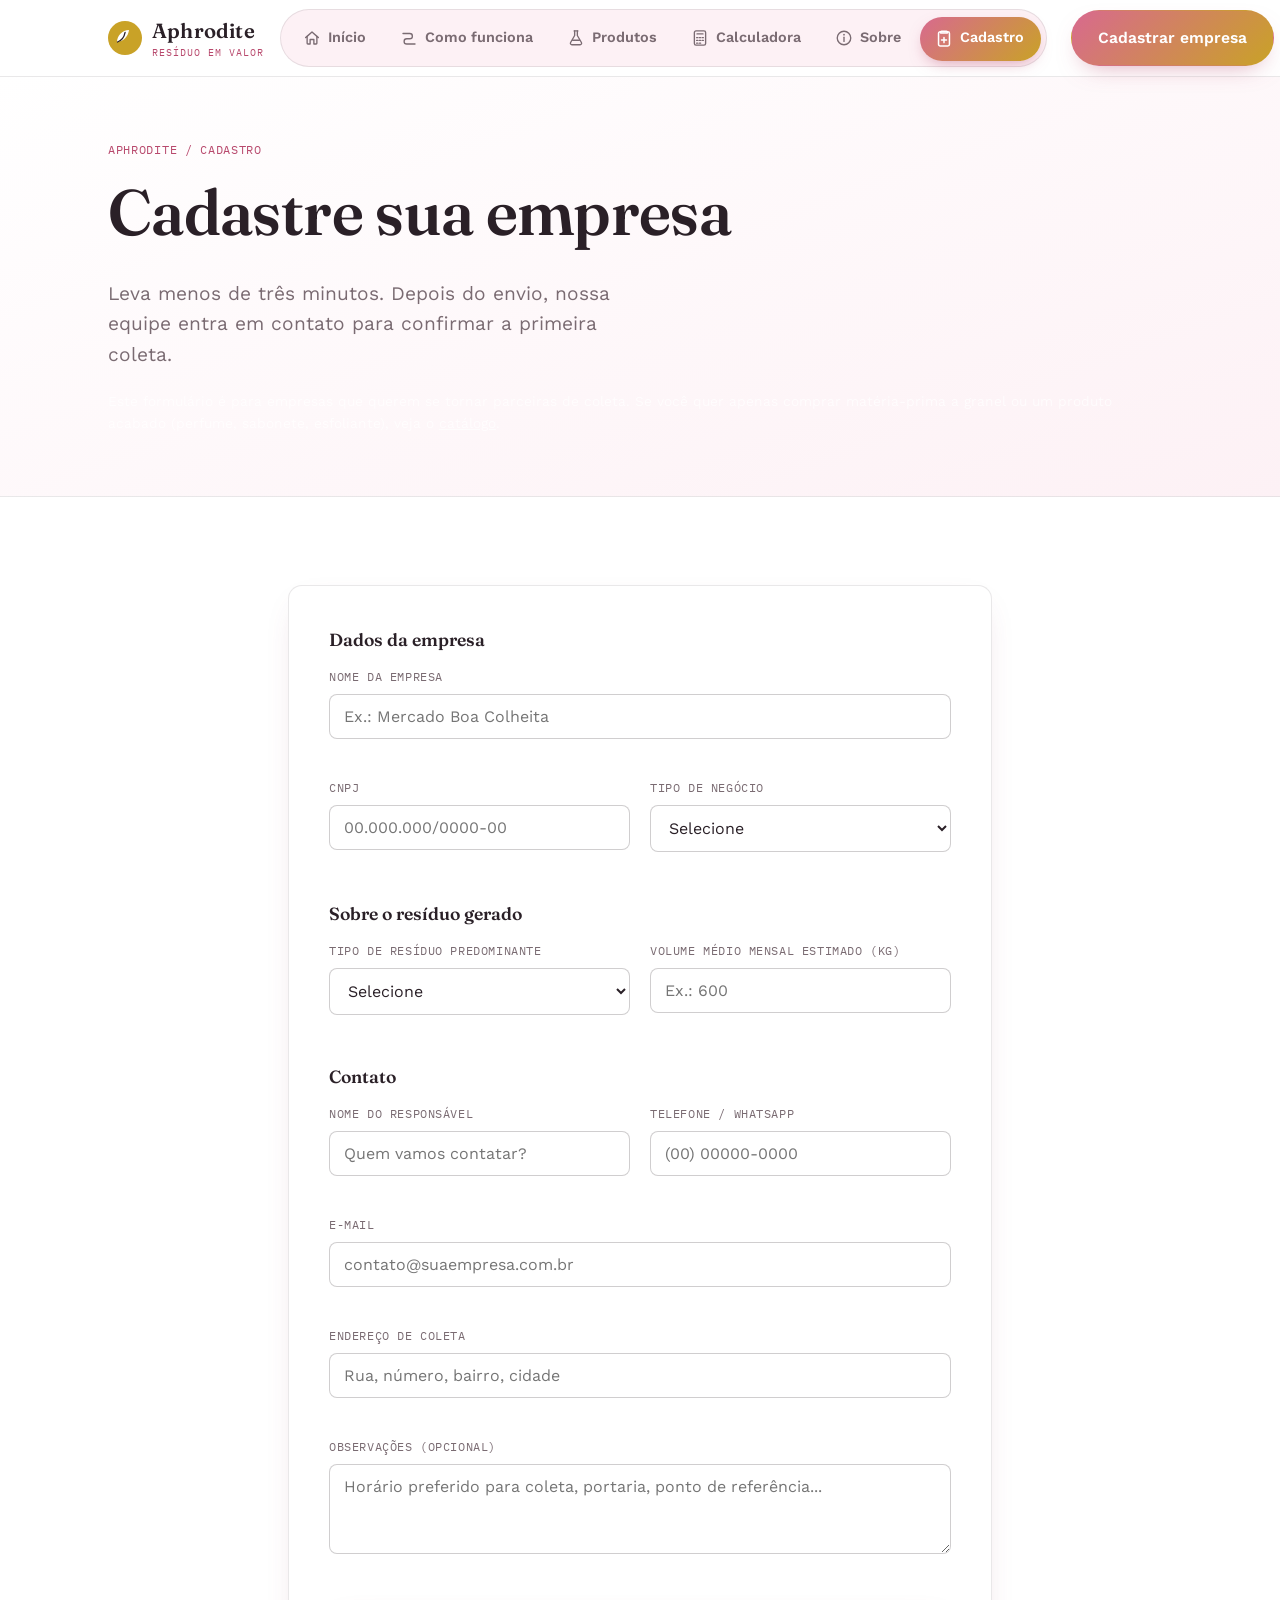
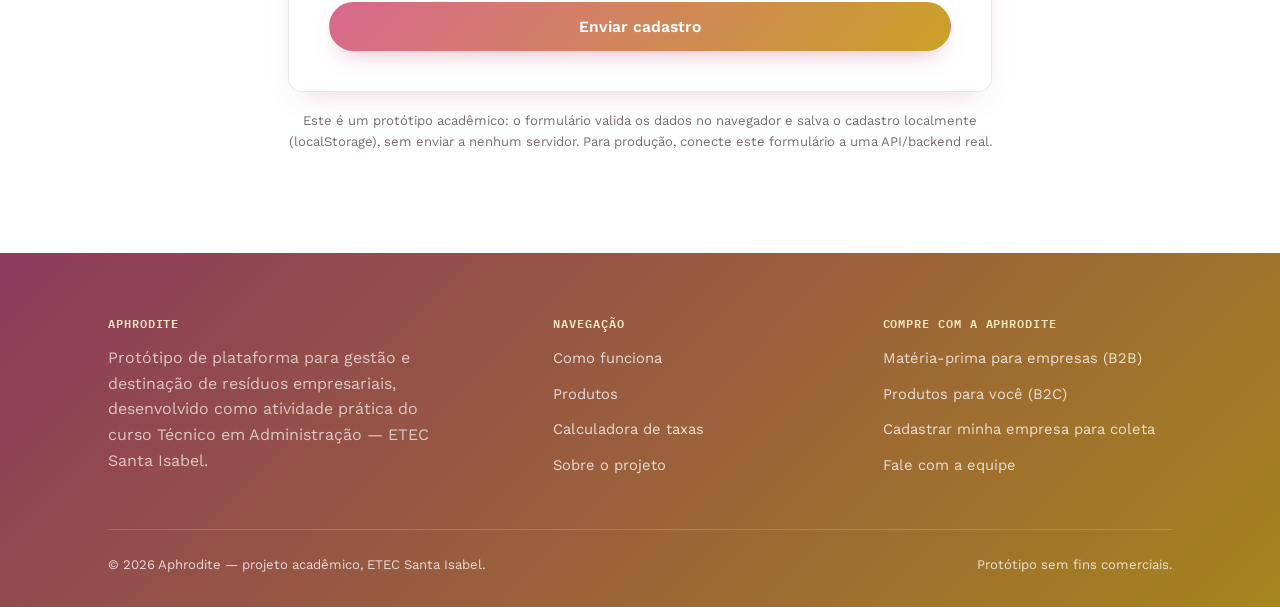
==== commit d04c7d15: "Add files via upload" ====
--- a/cadastro.html
+++ b/cadastro.html
@@ -62,6 +62,10 @@
       <h1>Cadastre sua empresa</h1>
       <p class="lede">Leva menos de três minutos. Depois do envio, nossa equipe entra em contato para
         confirmar a primeira coleta.</p>
+      <p style="font-size:0.86rem; color:rgba(255,255,255,0.72); margin-top:10px;">Este formulário é para
+        empresas que querem se tornar parceiras de coleta. Se você quer apenas comprar matéria-prima a
+        granel ou um produto acabado (perfume, sabonete, esfoliante), veja o
+        <a href="catalogo.html" style="color:inherit; text-decoration:underline;">catálogo</a>.</p>
     </div>
   </section>
 
@@ -175,9 +179,11 @@
         </ul>
       </div>
       <div>
-        <h4>Empresas parceiras</h4>
+        <h4>Compre com a Aphrodite</h4>
         <ul>
-          <li><a href="cadastro.html">Cadastrar minha empresa</a></li>
+          <li><a href="catalogo.html#b2b">Matéria-prima para empresas (B2B)</a></li>
+          <li><a href="catalogo.html#b2c">Produtos para você (B2C)</a></li>
+          <li><a href="cadastro.html">Cadastrar minha empresa para coleta</a></li>
           <li><a href="sobre.html#equipe">Fale com a equipe</a></li>
         </ul>
       </div>
--- a/css/style.css
+++ b/css/style.css
@@ -0,0 +1,334 @@
+/* =========================================================
+   APHRODITE — folha de estilos principal
+   Identidade: branco, rosa e dourado — fluido, leve, elegante.
+   ========================================================= */
+
+@import url('https://fonts.googleapis.com/css2?family=Fraunces:opsz,wght@9..144,400;9..144,500;9..144,600;9..144,700&family=Work+Sans:wght@400;500;600;700&family=IBM+Plex+Mono:wght@400;500;600&display=swap');
+
+:root {
+  --bg: #FFFFFF;
+  --bg-alt: #FDF1F5;
+  --bg-gold-soft: #FFF9EC;
+  --paper: #FFFFFF;
+  --ink: #2A2027;
+  --ink-soft: #7A6B72;
+
+  --loam: #7A2E4D;
+  --loam-2: #8C3A5C;
+  --moss: #C9A227;
+  --marigold: #D8698F;
+  --marigold-dark: #B8496D;
+  --marigold-light: #F8DCE6;
+
+  --gold: #C9A227;
+  --gold-dark: #A6841D;
+  --gold-light: #F3E6BE;
+
+  --gradient-brand: linear-gradient(135deg, #D8698F 0%, #C9A227 100%);
+  --gradient-deep: linear-gradient(135deg, #8C3A5C 0%, #A6841D 100%);
+
+  --line: rgba(42, 32, 39, 0.10);
+  --line-strong: rgba(42, 32, 39, 0.22);
+
+  --font-display: 'Fraunces', Georgia, 'Times New Roman', serif;
+  --font-body: 'Work Sans', 'Segoe UI', Arial, sans-serif;
+  --font-mono: 'IBM Plex Mono', 'Courier New', monospace;
+
+  --radius: 14px;
+  --radius-sm: 8px;
+  --container: 1120px;
+  --shadow: 0 12px 32px -16px rgba(140, 58, 92, 0.28);
+}
+
+* { box-sizing: border-box; }
+html { scroll-behavior: smooth; }
+
+body {
+  margin: 0;
+  background: var(--bg);
+  color: var(--ink);
+  font-family: var(--font-body);
+  font-size: 16px;
+  line-height: 1.6;
+  -webkit-font-smoothing: antialiased;
+  overflow-x: hidden;
+}
+
+.hero .container, .two-col, .calc-layout, .grid { min-width: 0; }
+.hero .container > *, .two-col > *, .calc-layout > *, .grid > * { min-width: 0; }
+
+img, svg { display: block; max-width: 100%; }
+a { color: inherit; }
+
+h1, h2, h3, h4 {
+  font-family: var(--font-display);
+  font-weight: 600;
+  line-height: 1.08;
+  margin: 0 0 0.5em;
+  letter-spacing: -0.01em;
+}
+h1 { font-size: clamp(2.4rem, 5vw, 4.1rem); font-weight: 600; }
+h2 { font-size: clamp(1.8rem, 3.2vw, 2.6rem); }
+h3 { font-size: 1.3rem; }
+
+p { margin: 0 0 1em; color: var(--ink-soft); }
+.lede { font-size: 1.2rem; color: var(--ink-soft); max-width: 46ch; }
+
+.container { width: 100%; max-width: var(--container); margin: 0 auto; padding: 0 28px; }
+section { padding: 88px 0; }
+section.tight { padding: 56px 0; }
+
+.eyebrow {
+  font-family: var(--font-mono);
+  text-transform: uppercase;
+  letter-spacing: 0.14em;
+  font-size: 0.72rem;
+  color: var(--marigold-dark);
+  font-weight: 600;
+  display: inline-flex;
+  align-items: center;
+  gap: 10px;
+  margin-bottom: 14px;
+}
+.eyebrow::before { content: ""; width: 20px; height: 2px; background: var(--gradient-brand); display: inline-block; }
+
+/* ---------- Botões ---------- */
+.btn {
+  display: inline-flex; align-items: center; justify-content: center; gap: 8px;
+  font-family: var(--font-body); font-weight: 600; font-size: 0.98rem;
+  padding: 14px 26px; border-radius: 999px; border: 1.5px solid transparent;
+  cursor: pointer; text-decoration: none;
+  transition: transform 0.15s ease, box-shadow 0.15s ease, background 0.15s ease, color 0.15s ease, filter 0.15s ease;
+}
+.btn:focus-visible { outline: 3px solid var(--marigold-dark); outline-offset: 2px; }
+.btn-primary { background: var(--gradient-brand); color: #fff; box-shadow: 0 10px 24px -12px rgba(184, 73, 109, 0.55); }
+.btn-primary:hover { filter: brightness(1.06); transform: translateY(-1px); }
+.btn-ghost { background: transparent; color: var(--ink); border-color: var(--line-strong); }
+.btn-ghost:hover { border-color: var(--marigold-dark); color: var(--marigold-dark); }
+.btn-outline { background: transparent; color: var(--ink); border-color: var(--line-strong); }
+.btn-outline:hover { border-color: var(--ink); }
+.btn-block { width: 100%; }
+.btn[disabled] { opacity: 0.55; cursor: not-allowed; transform: none !important; }
+
+/* ---------- Header ---------- */
+.site-header {
+  position: sticky; top: 0; z-index: 40;
+  /* Fundo sólido (sem backdrop-filter): blur/filter em um ancestral cria um
+     novo bloco de containment para descendentes "position:fixed", o que
+     quebraria o dock nav fixo no rodapé em telas pequenas. */
+  background: rgba(255, 255, 255, 0.97);
+  color: var(--ink); border-bottom: 1px solid var(--line);
+}
+.site-header .container { display: flex; align-items: center; height: 76px; gap: 16px; }
+.brand { display: flex; align-items: center; gap: 10px; text-decoration: none; color: var(--ink); flex-shrink: 0; }
+.brand-mark { width: 34px; height: 34px; flex-shrink: 0; }
+.brand-word { font-family: var(--font-display); font-size: 1.28rem; font-weight: 600; letter-spacing: 0.01em; }
+.brand-tag { font-family: var(--font-mono); font-size: 0.62rem; letter-spacing: 0.1em; text-transform: uppercase; color: var(--marigold-dark); display: block; margin-top: -2px; }
+
+/* ---------- Dock nav (barra de navegação animada) ---------- */
+.dock-nav {
+  position: relative; display: inline-flex; align-items: center; gap: 2px;
+  padding: 6px; background: var(--bg-alt); border: 1px solid var(--line);
+  border-radius: 999px; margin: 0 auto;
+}
+.dock-indicator {
+  position: absolute; top: 0; left: 0; border-radius: 999px;
+  background: var(--gradient-brand);
+  box-shadow: 0 6px 16px -6px rgba(184, 73, 109, 0.55);
+  opacity: 0;
+  transition: transform 0.4s cubic-bezier(.65,0,.35,1), width 0.4s cubic-bezier(.65,0,.35,1),
+              height 0.4s cubic-bezier(.65,0,.35,1), opacity 0.25s ease;
+  z-index: 0; pointer-events: none;
+}
+.dock-indicator.ready { opacity: 1; }
+.dock-item {
+  position: relative; z-index: 1; display: flex; align-items: center; gap: 7px;
+  padding: 10px 16px; border-radius: 999px; text-decoration: none;
+  color: var(--ink-soft); font-weight: 600; font-size: 0.9rem; white-space: nowrap;
+  transition: color 0.25s ease;
+}
+.dock-item .dock-icon { width: 18px; height: 18px; flex-shrink: 0; display: flex; }
+.dock-item .dock-icon svg { width: 100%; height: 100%; stroke: currentColor; transition: transform 0.25s ease; }
+.dock-item.active { color: var(--marigold-dark); }
+.dock-item.is-lit { color: #fff; }
+.dock-item.is-lit .dock-icon svg, .dock-item:hover .dock-icon svg { transform: scale(1.12); }
+.dock-item:focus-visible { outline: 2px solid var(--marigold-dark); outline-offset: 2px; }
+
+.nav-cta { margin-left: 8px; flex-shrink: 0; }
+
+/* Faixa intermediária: a barra dock com texto + CTA não cabem confortavelmente
+   lado a lado — o CTA some (já existe "Cadastro" como item da própria dock). */
+@media (max-width: 1260px) and (min-width: 981px) {
+  .dock-item { padding: 10px 12px; font-size: 0.86rem; }
+  .dock-item .dock-icon { width: 17px; height: 17px; }
+  .site-header .nav-cta { display: none; }
+}
+
+@media (max-width: 980px) {
+  .dock-nav {
+    position: fixed; left: 50%; bottom: 18px; transform: translateX(-50%); z-index: 50;
+    background: rgba(255,255,255,0.9);
+    backdrop-filter: blur(16px); -webkit-backdrop-filter: blur(16px);
+    box-shadow: 0 14px 34px -14px rgba(42,32,39,0.35);
+    padding: 7px;
+  }
+  .dock-item { padding: 11px; }
+  .dock-item .dock-text { display: none; }
+  .site-header .nav-cta { display: none; }
+  body { padding-bottom: 78px; }
+}
+
+/* ---------- Hero ---------- */
+.hero {
+  background: linear-gradient(160deg, #FFFFFF 0%, #FDF1F5 55%, #FFF9EC 100%);
+  color: var(--ink); position: relative; overflow: hidden; padding: 72px 0 0;
+}
+.hero .container { display: grid; grid-template-columns: 1.1fr 0.9fr; gap: 48px; align-items: center; padding-bottom: 64px; }
+.hero h1 { color: var(--ink); }
+.hero h1 em { font-style: normal; background: var(--gradient-brand); -webkit-background-clip: text; background-clip: text; color: transparent; }
+.hero .lede { color: var(--ink-soft); }
+.hero-actions { display: flex; gap: 14px; flex-wrap: wrap; margin-top: 30px; }
+.hero-stats { display: flex; gap: 28px; margin-top: 48px; padding-top: 28px; border-top: 1px solid var(--line); flex-wrap: wrap; }
+.hero-stats div strong { font-family: var(--font-display); font-size: 1.9rem; display: block; color: var(--ink); }
+.hero-stats div span { font-family: var(--font-mono); font-size: 0.72rem; text-transform: uppercase; letter-spacing: 0.06em; color: var(--ink-soft); }
+@media (max-width: 880px) { .hero .container { grid-template-columns: 1fr; } }
+
+/* ---------- Ciclo Aphrodite (elemento-assinatura) ---------- */
+.cycle-wrap {
+  display: flex; align-items: center; justify-content: center;
+  background: var(--gradient-brand); border-radius: 28px; padding: 28px; box-shadow: var(--shadow);
+}
+.cycle { position: relative; width: min(420px, 100%); aspect-ratio: 1 / 1; }
+.cycle svg { width: 100%; height: 100%; }
+.cycle-orbit-dot { transform-origin: 210px 210px; animation: orbit 14s linear infinite; }
+@keyframes orbit { from { transform: rotate(0deg); } to { transform: rotate(360deg); } }
+.cycle-node-label {
+  font-family: var(--font-mono);
+  font-size: 10.5px;
+  fill: #2A2027;
+  letter-spacing: 0.04em;
+}
+.cycle-node-num {
+  font-family: var(--font-mono);
+  font-size: 9px;
+  fill: #B8496D;
+}
+@media (prefers-reduced-motion: reduce) { .cycle-orbit-dot { animation: none; } }
+
+/* ---------- Seções gerais ---------- */
+.section-head { max-width: 640px; margin: 0 auto 48px; text-align: left; }
+.section-head.center { text-align: center; margin-left: auto; margin-right: auto; }
+.grid { display: grid; gap: 24px; }
+.grid-3 { grid-template-columns: repeat(3, 1fr); }
+.grid-2 { grid-template-columns: repeat(2, 1fr); }
+@media (max-width: 880px) { .grid-3, .grid-2 { grid-template-columns: 1fr; } }
+
+.card {
+  background: var(--paper); border: 1px solid var(--line); border-radius: var(--radius); padding: 30px;
+  transition: transform 0.2s ease, box-shadow 0.2s ease, border-color 0.2s ease;
+}
+.card:hover { transform: translateY(-3px); box-shadow: var(--shadow); border-color: rgba(184,73,109,0.25); }
+.card-step { position: relative; padding-top: 44px; }
+.card-step .num { font-family: var(--font-mono); font-size: 0.78rem; color: var(--marigold-dark); position: absolute; top: 26px; left: 30px; letter-spacing: 0.05em; }
+.card-step h3 { margin-top: 18px; }
+
+.icon-tile { width: 52px; height: 52px; border-radius: 12px; background: var(--bg-alt); display: flex; align-items: center; justify-content: center; margin-bottom: 18px; }
+.icon-tile svg { width: 26px; height: 26px; }
+
+/* ---------- Alternating band ---------- */
+.band-alt { background: var(--bg-alt); }
+.band-paper { background: var(--paper); border-top: 1px solid var(--line); border-bottom: 1px solid var(--line); }
+.band-loam { background: var(--gradient-deep); color: #fff; }
+.band-loam h2, .band-loam h3 { color: #fff; }
+.band-loam p { color: rgba(255,255,255,0.82); }
+
+/* ---------- Tabela de resíduos ---------- */
+.waste-table { width: 100%; border-collapse: collapse; background: var(--paper); border-radius: var(--radius); overflow: hidden; border: 1px solid var(--line); }
+.waste-table th, .waste-table td { text-align: left; padding: 14px 18px; border-bottom: 1px solid var(--line); font-size: 0.94rem; }
+.waste-table th { font-family: var(--font-mono); text-transform: uppercase; font-size: 0.72rem; letter-spacing: 0.06em; color: var(--ink-soft); background: var(--bg-alt); }
+.waste-table tr:last-child td { border-bottom: none; }
+.tag { display: inline-block; font-family: var(--font-mono); font-size: 0.68rem; text-transform: uppercase; letter-spacing: 0.04em; padding: 4px 9px; border-radius: 999px; }
+.tag-ok { background: var(--gold-light); color: var(--gold-dark); }
+.tag-no { background: #F3D9E2; color: #8C3A5C; }
+
+/* ---------- Produtos (catálogo) ---------- */
+.product-card { background: var(--paper); border: 1px solid var(--line); border-radius: var(--radius); overflow: hidden; display: flex; flex-direction: column; transition: transform 0.2s ease, box-shadow 0.2s ease; }
+.product-card:hover { transform: translateY(-3px); box-shadow: var(--shadow); }
+.product-visual { aspect-ratio: 4 / 3; background: var(--bg-alt); display: flex; align-items: center; justify-content: center; padding: 30px; }
+.product-visual svg { width: 100%; height: 100%; }
+.product-body { padding: 24px 26px 28px; flex: 1; display: flex; flex-direction: column; }
+.product-price { margin-top: auto; font-family: var(--font-mono); font-size: 0.85rem; color: var(--marigold-dark); padding-top: 14px; border-top: 1px dashed var(--line-strong); }
+.product-price strong { font-size: 1.15rem; color: var(--ink); }
+
+/* ---------- Formulários ---------- */
+.form-card { background: var(--paper); border: 1px solid var(--line); border-radius: var(--radius); padding: 40px; box-shadow: var(--shadow); }
+.form-grid { display: grid; grid-template-columns: 1fr 1fr; gap: 20px; }
+@media (max-width: 700px) { .form-grid { grid-template-columns: 1fr; } }
+.field { margin-bottom: 20px; display: flex; flex-direction: column; gap: 7px; }
+.field.full { grid-column: 1 / -1; }
+.field label { font-family: var(--font-mono); font-size: 0.74rem; text-transform: uppercase; letter-spacing: 0.05em; color: var(--ink-soft); }
+.field .hint { font-size: 0.8rem; color: var(--ink-soft); margin-top: -2px; }
+input, select, textarea {
+  font-family: var(--font-body); font-size: 1rem; padding: 12px 14px; border-radius: var(--radius-sm);
+  border: 1.5px solid var(--line-strong); background: #fff; color: var(--ink); width: 100%;
+}
+input:focus, select:focus, textarea:focus { outline: none; border-color: var(--marigold); box-shadow: 0 0 0 3px rgba(216, 105, 143, 0.18); }
+textarea { resize: vertical; min-height: 90px; }
+fieldset { border: none; padding: 0; margin: 0 0 28px; }
+legend { font-family: var(--font-display); font-size: 1.1rem; font-weight: 600; padding: 0 0 14px; }
+
+.form-msg { margin-top: 18px; padding: 16px 18px; border-radius: var(--radius-sm); font-size: 0.94rem; display: none; }
+.form-msg.show { display: block; }
+.form-msg.success { background: var(--gold-light); color: #6B5411; border: 1px solid rgba(201,162,39,0.4); }
+.form-msg.error { background: #F3D9E2; color: #8C3A5C; border: 1px solid rgba(140,58,92,0.35); }
+
+/* ---------- Calculadora ---------- */
+.calc-layout { display: grid; grid-template-columns: 1fr 1fr; gap: 32px; align-items: start; }
+@media (max-width: 880px) { .calc-layout { grid-template-columns: 1fr; } }
+
+.result-card { background: var(--gradient-deep); color: #fff; border-radius: var(--radius); padding: 34px; position: sticky; top: 96px; }
+.result-card h3 { color: #fff; }
+.result-line { display: flex; justify-content: space-between; align-items: baseline; padding: 13px 0; border-bottom: 1px solid rgba(255,255,255,0.16); font-size: 0.95rem; }
+.result-line span:first-child { color: rgba(255,255,255,0.72); }
+.result-line span:last-child { font-family: var(--font-mono); }
+.result-total { margin-top: 8px; padding-top: 20px; display: flex; justify-content: space-between; align-items: baseline; }
+.result-total .label { font-family: var(--font-mono); font-size: 0.78rem; text-transform: uppercase; letter-spacing: 0.06em; color: var(--gold-light); }
+.result-total .value { font-family: var(--font-display); font-size: 2.3rem; color: #fff; }
+.result-note { font-size: 0.82rem; color: rgba(255,255,255,0.65); margin-top: 18px; }
+
+/* ---------- Footer ---------- */
+.site-footer { background: var(--gradient-deep); color: rgba(255,255,255,0.78); padding: 64px 0 32px; }
+.footer-grid { display: grid; grid-template-columns: 1.4fr 1fr 1fr; gap: 40px; padding-bottom: 40px; border-bottom: 1px solid rgba(255,255,255,0.16); }
+@media (max-width: 700px) { .footer-grid { grid-template-columns: 1fr; } }
+.footer-grid h4 { font-family: var(--font-mono); text-transform: uppercase; font-size: 0.72rem; letter-spacing: 0.08em; color: var(--gold-light); margin-bottom: 16px; }
+.footer-grid ul { list-style: none; padding: 0; margin: 0; display: flex; flex-direction: column; gap: 10px; }
+.footer-grid a { text-decoration: none; color: rgba(255,255,255,0.78); font-size: 0.92rem; }
+.footer-grid a:hover { color: #fff; }
+.footer-bottom { display: flex; justify-content: space-between; align-items: center; padding-top: 24px; font-size: 0.82rem; flex-wrap: wrap; gap: 10px; }
+
+/* ---------- Página interna genérica ---------- */
+.page-hero { background: linear-gradient(160deg, #FFFFFF 0%, #FDF1F5 100%); color: var(--ink); padding: 64px 0 48px; border-bottom: 1px solid var(--line); }
+.page-hero h1 { color: var(--ink); }
+.page-hero .lede { color: var(--ink-soft); }
+.breadcrumb { font-family: var(--font-mono); font-size: 0.72rem; text-transform: uppercase; letter-spacing: 0.06em; color: var(--marigold-dark); margin-bottom: 18px; }
+
+.two-col { display: grid; grid-template-columns: 1fr 1fr; gap: 48px; align-items: center; }
+@media (max-width: 880px) { .two-col { grid-template-columns: 1fr; } }
+
+.list-check { list-style: none; padding: 0; margin: 0; display: flex; flex-direction: column; gap: 14px; }
+.list-check li { display: flex; gap: 12px; align-items: flex-start; color: var(--ink-soft); }
+.list-check svg { flex-shrink: 0; margin-top: 3px; }
+
+.team-card { text-align: left; }
+.team-card .role { font-family: var(--font-mono); font-size: 0.72rem; text-transform: uppercase; letter-spacing: 0.05em; color: var(--marigold-dark); margin-bottom: 4px; display: block; }
+
+.cta-band { background: var(--gradient-brand); color: #fff; border-radius: 20px; padding: 56px; text-align: center; }
+.cta-band h2 { color: #fff; }
+.cta-band p { color: rgba(255,255,255,0.92); margin: 0 auto 26px; max-width: 50ch; }
+.cta-band .btn-ghost { border-color: rgba(255,255,255,0.6); color: #fff; }
+.cta-band .btn-ghost:hover { border-color: #fff; color: #fff; }
+.cta-band .btn-outline { background: #fff; color: var(--marigold-dark); border-color: #fff; }
+.cta-band .btn-outline:hover { background: var(--marigold-light); }
+
+.skip-link { position: absolute; left: -999px; top: 0; background: var(--marigold-dark); color: #fff; padding: 12px 18px; z-index: 100; }
+.skip-link:focus { left: 12px; top: 12px; }
